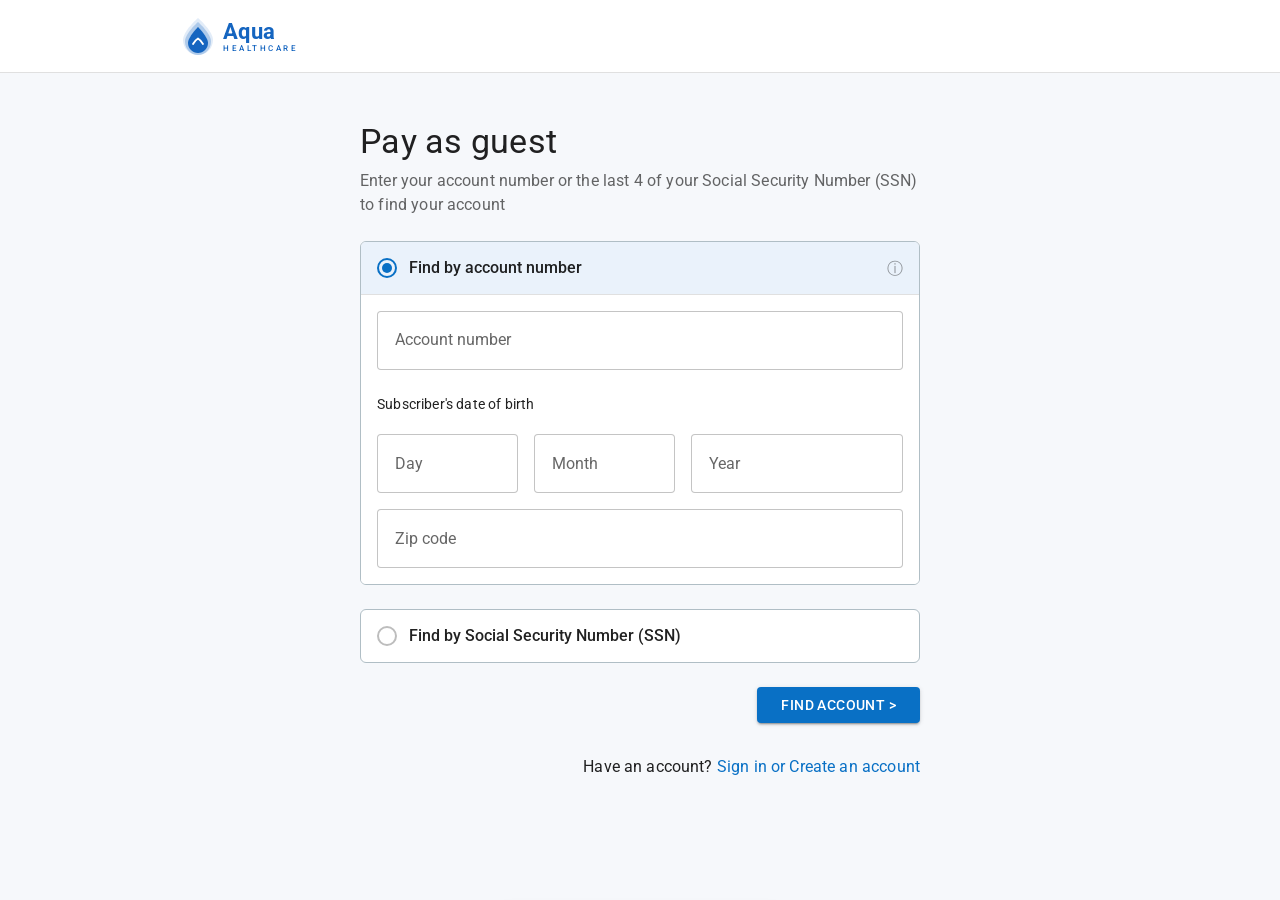
==== index.html @ 60d69fb7 "Add files via upload" ====
<!DOCTYPE html>
<html lang="en">
<head>
  <meta charset="UTF-8" />
  <meta name="viewport" content="width=device-width, initial-scale=1" />
  <title>Aqua Healthcare — Guest Payment</title>
  <link href="https://fonts.googleapis.com/css2?family=Roboto:wght@400;500;700&display=swap" rel="stylesheet" />
  <link href="https://fonts.googleapis.com/icon?family=Material+Icons" rel="stylesheet" />
  <link rel="stylesheet" href="styles.css" />
</head>
<body>

<!-- HEADER -->
<header class="header">
  <div class="logo">
    <svg width="34" height="40" viewBox="0 0 34 40" fill="none">
      <path d="M17 2C17 2 2 15 2 24C2 32.284 8.716 39 17 39C25.284 39 32 32.284 32 24C32 15 17 2 17 2Z" fill="#1565C0" opacity="0.12"/>
      <path d="M17 6C17 6 4 17.5 4 25.5C4 32.956 9.82 39 17 39C24.18 39 30 32.956 30 25.5C30 17.5 17 6 17 6Z" fill="#1565C0" opacity="0.25"/>
      <path d="M17 11C17 11 7 21 7 27C7 32.523 11.477 37 17 37C22.523 37 27 32.523 27 27C27 21 17 11 17 11Z" fill="#1565C0"/>
      <path d="M12 28C13.8 24.5 17 22.5 17 22.5C17 22.5 20.2 24.5 22 28" stroke="white" stroke-width="1.8" stroke-linecap="round"/>
    </svg>
    <div class="logo-text"><span class="aqua">Aqua</span><span class="hc">Healthcare</span></div>
  </div>
</header>

<!-- ══ SCREEN 1 — PAY AS GUEST ══ -->
<div class="screen active" id="s-find">
  <div class="col">
    <div>
      <h1 class="page-title">Pay as guest</h1>
      <p class="page-subtitle">Enter your account number or the last 4 of your Social Security Number (SSN) to find your account</p>
    </div>
    <div class="radio-row selected" id="find-acct-row" onclick="selectFind('acct')">
      <div class="radio-row-header">
        <div class="r-circle"><div class="r-dot"></div></div>
        <span class="r-label">Find by account number</span>
        <span onclick="event.stopPropagation()">
          <span id="info-icon-acct" style="font-size:16px;color:rgba(0,0,0,0.4);cursor:default;margin-left:6px;vertical-align:middle;line-height:1;"
            data-tooltip="Account number can be found on your bill"
            onmouseenter="showHoverTooltip(event,this.dataset.tooltip)"
            onmouseleave="hideHoverTooltip()"
            onmousemove="moveHoverTooltip(event)">ⓘ</span>
        </span>
      </div>
      <div class="radio-expanded open" id="find-acct-fields">
        <div class="mf"><input type="text" id="f-acctnum" placeholder=" " /><label>Account number</label><div class="ferr" id="err-f-acctnum">Account number is required.</div></div>

        <!-- Subscriber's date of birth -->
        <p style="font-size:14px;font-weight:400;line-height:1.43;letter-spacing:0.17px;color:rgba(0,0,0,0.87);margin:8px 0 4px 0;">Subscriber's date of birth</p>
        <div class="frow">
          <div class="mf" style="flex:1;">
            <input type="text" id="f-dob-day" placeholder=" " maxlength="2" inputmode="numeric" />
            <label>Day</label>
            <div class="ferr" id="err-f-dob-day">Required.</div>
          </div>
          <div class="mf" style="flex:1;">
            <input type="text" id="f-dob-month" placeholder=" " maxlength="2" inputmode="numeric" />
            <label>Month</label>
            <div class="ferr" id="err-f-dob-month">Required.</div>
          </div>
          <div class="mf" style="flex:1.5;">
            <input type="text" id="f-dob-year" placeholder=" " maxlength="4" inputmode="numeric" />
            <label>Year</label>
            <div class="ferr" id="err-f-dob-year">Required.</div>
          </div>
        </div>

        <div class="mf"><input type="text" id="f-zip" placeholder=" " maxlength="5" /><label>Zip code</label><div class="ferr" id="err-f-zip">Zip code is required.</div></div>
      </div>
    </div>
    <div class="radio-row" id="find-ssn-row" onclick="selectFind('ssn')">
      <div class="radio-row-header"><div class="r-circle"><div class="r-dot"></div></div><span class="r-label">Find by Social Security Number (SSN)</span></div>
      <div class="radio-expanded" id="find-ssn-fields">
        <div class="mf"><input type="text" id="f-ssn" placeholder=" " maxlength="4" /><label>Last 4 of Social Security Number</label><div class="ferr" id="err-f-ssn">SSN is required.</div></div>
        <div class="mf"><input type="text" id="f-ssn-dob" placeholder=" " /><label>Date of birth</label><div class="ferr" id="err-f-ssn-dob">Date of birth is required.</div></div>
        <div class="mf"><input type="text" id="f-ssn-zip" placeholder=" " maxlength="5" /><label>Zip code</label><div class="ferr" id="err-f-ssn-zip">Zip code is required.</div></div>
      </div>
    </div>
    <div class="nav-row">
      <button class="btn btn-o" style="visibility:hidden">&lt; BACK</button>
      <button class="btn btn-c" onclick="submitFind()">FIND ACCOUNT &gt;</button>
    </div>
    <div style="position:relative;text-align:right;margin-top:8px;">
      <div class="acct-tooltip" id="tooltip-signin">When the member clicks on this button, they will be re-directed to the provider's login screen.</div>
      <span style="font-size:16px;font-weight:400;line-height:1.5;letter-spacing:0.15px;color:rgba(0,0,0,0.87);">Have an account? </span><a href="#"
        data-tooltip="When the member clicks on this button, they will be re-directed to the provider's login screen."
        onclick="showTooltip('tooltip-signin', event); return false;"
        onmouseenter="showHoverTooltip(event, this.dataset.tooltip)"
        onmouseleave="hideHoverTooltip()"
        onmousemove="moveHoverTooltip(event)"
        style="font-size:16px;font-weight:400;line-height:1.5;letter-spacing:0.15px;color:#0970c5;text-decoration:none;">Sign in or Create an account</a>
    </div>
  </div>
</div>

<!-- ══ SCREEN 2 — MAKE A PAYMENT ══ -->
<div class="screen" id="s-payment">
  <div class="col">
    <h1 class="page-title">Make a payment</h1>
    <div class="card">
      <div class="card-body">
        <div class="sum-top"><span style="font-size:16px;font-weight:700;line-height:1.5;letter-spacing:0.15px;color:rgba(0,0,0,0.87);">Total due by 02/25/2026</span><span class="sum-due-amount">$127.50</span></div>
        <div class="sum-row"><span class="sum-rlabel">Subscriber</span><span class="sum-rvalue" id="pay-subscriber">Lily Allen</span></div>
        <div class="sum-row"><span class="sum-rlabel">Account Number</span><span class="sum-rvalue" id="pay-acctnum">192829918</span></div>
      </div>
    </div>
    <div class="section-label">Choose payment amount</div>
    <div class="card" style="padding:0;overflow:hidden;">
      <div class="radio-row" id="amt-total-row" onclick="selectAmount('total')" style="border:none;border-radius:0;border-bottom:1px solid var(--border-card);">
        <div class="radio-row-header"><div class="r-circle"><div class="r-dot"></div></div><span class="r-label">$127.50 (total due)</span></div>
      </div>
      <div class="radio-row" id="amt-custom-row" onclick="selectAmount('custom')" style="border:none;border-radius:0;">
        <div class="radio-row-header"><div class="r-circle"><div class="r-dot"></div></div><span class="r-label">Custom amount</span></div>
        <div class="radio-expanded" id="amt-custom-fields">
          <div class="mf" style="max-width:200px"><input type="text" id="custom-amt" placeholder=" " /><label>Custom amount</label><div class="ferr" id="err-custom-amt">Amount is required.</div></div>
        </div>
      </div>
    </div>
    <div class="section-label">Enter payment details</div>
    <div class="radio-row selected" id="pay-card-row" onclick="selectPayMethod('card')">
      <div class="radio-row-header">
        <div class="r-circle"><div class="r-dot"></div></div>
        <span class="r-label">Debit or Credit Card</span>
        <div class="badge-row"><span class="badge-visa">VISA</span><span class="badge-mc"><span class="mc-l"></span><span class="mc-r"></span></span><span class="badge-more">+5</span></div>
      </div>
      <div class="radio-expanded open" id="card-fields">
        <div class="mf"><input type="text" id="card-num" placeholder=" " maxlength="19" /><label>Card Number</label><div class="ferr" id="err-card-num">Card number is required.</div></div>
        <div class="frow">
          <div class="mf"><input type="text" id="card-exp" placeholder=" " maxlength="5" /><label>Expiration (MM/YY)</label><div class="ferr" id="err-card-exp">Expiration is required.</div></div>
          <div class="mf"><input type="text" id="card-cvv" placeholder=" " maxlength="4" /><label>CVV</label><div class="ferr" id="err-card-cvv">CVV is required.</div></div>
        </div>
        <div class="mf"><input type="text" id="card-name" placeholder=" " /><label>Name on card</label><div class="ferr" id="err-card-name">Name on card is required.</div></div>
      </div>
    </div>
    <div class="radio-row" id="pay-bank-row" onclick="selectPayMethod('bank')">
      <div class="radio-row-header">
        <div class="r-circle"><div class="r-dot"></div></div>
        <span class="r-label">Bank account</span>
        <span class="material-icons bank-mat">account_balance</span>
      </div>
      <div class="radio-expanded" id="bank-fields">
        <p style="font-size:11px;font-weight:500;letter-spacing:1px;text-transform:uppercase;color:var(--text-secondary);margin-bottom:4px;">Bank account</p>
        <div class="mf sel-wrap">
          <select id="bank-type"><option value="" disabled selected>Select</option><option value="Checking">Checking</option><option value="Savings">Savings</option></select>
          <label>Account Type *</label><div class="ferr" id="err-bank-type">Account type is required.</div>
        </div>
        <div class="frow">
          <div class="mf"><input type="text" id="bank-acct-num" placeholder=" " /><label>Account Number</label><div class="ferr" id="err-bank-acct-num">Account number is required.</div></div>
          <div class="mf"><input type="text" id="confirm-acct" placeholder=" " /><label>Confirm Account Number</label><div class="ferr" id="err-confirm-acct">Must match account number.</div></div>
        </div>
        <div class="frow">
          <div class="mf"><input type="text" id="routing-num" placeholder=" " /><label>Routing Number</label><div class="ferr" id="err-routing-num">Routing number is required.</div></div>
          <div class="mf"><input type="text" id="confirm-routing" placeholder=" " /><label>Confirm Routing Number</label><div class="ferr" id="err-confirm-routing">Must match routing number.</div></div>
        </div>
        <p style="font-size:11px;font-weight:500;letter-spacing:1px;text-transform:uppercase;color:var(--text-secondary);margin-top:8px;margin-bottom:4px;">Billing address</p>
        <div class="frow">
          <div class="mf"><input type="text" id="bank-addr1" placeholder=" " /><label>Address 1</label><div class="ferr" id="err-bank-addr1">Address is required.</div></div>
          <div class="mf"><input type="text" id="bank-addr2" placeholder=" " /><label>Address 2</label></div>
        </div>
        <div class="frow">
          <div class="mf" style="flex:2"><input type="text" id="bank-city" placeholder=" " /><label>City</label><div class="ferr" id="err-bank-city">City is required.</div></div>
          <div class="mf sel-wrap" style="flex:1">
            <select id="bank-state">
              <option value="" disabled selected>Select</option>
              <option>AL</option><option>AK</option><option>AZ</option><option>AR</option><option>CA</option><option>CO</option><option>CT</option><option>DE</option><option>FL</option><option>GA</option><option>HI</option><option>ID</option><option>IL</option><option>IN</option><option>IA</option><option>KS</option><option>KY</option><option>LA</option><option>ME</option><option>MD</option><option>MA</option><option>MI</option><option>MN</option><option>MS</option><option>MO</option><option>MT</option><option>NE</option><option>NV</option><option>NH</option><option>NJ</option><option>NM</option><option>NY</option><option>NC</option><option>ND</option><option>OH</option><option>OK</option><option>OR</option><option>PA</option><option>RI</option><option>SC</option><option>SD</option><option>TN</option><option>TX</option><option>UT</option><option>VT</option><option>VA</option><option>WA</option><option>WV</option><option>WI</option><option>WY</option>
            </select>
            <label>State</label><div class="ferr" id="err-bank-state">State is required.</div>
          </div>
          <div class="mf" style="flex:1"><input type="text" id="bank-zip" placeholder=" " maxlength="5" /><label>Zipcode</label><div class="ferr" id="err-bank-zip">Zip code is required.</div></div>
        </div>

        <!-- AutoPay opt-in checkbox -->
        <div style="display:flex;align-items:flex-start;gap:10px;background:#fff;border:1px solid var(--border-card);border-radius:var(--radius-card);padding:14px 16px;margin-top:8px;">
          <input type="checkbox" id="wants-autopay" onchange="S.wantsAutopay = this.checked;" style="margin-top:2px;flex-shrink:0;width:16px;height:16px;accent-color:#0970c5;cursor:pointer;" />
          <label for="wants-autopay" style="cursor:pointer;">
            <p style="font-size:14px;font-weight:500;color:rgba(0,0,0,0.87);margin:0 0 2px 0;">Save for AutoPay</p>
            <p style="font-size:12px;color:rgba(0,0,0,0.6);line-height:1.5;margin:0;">After this payment, you can review and confirm your AutoPay details</p>
          </label>
        </div>

      </div>
    </div>
    <div class="nav-row">
      <button class="btn btn-o" onclick="goTo('s-find')">&lt; BACK</button>
      <button class="btn btn-c" onclick="submitPayment()">REVIEW PAYMENT &gt;</button>
    </div>
  </div>
</div>

<!-- ══ SCREEN 3 — REVIEW PAYMENT ══ -->
<div class="screen" id="s-review">
  <div class="col">
    <div>
      <h1 class="page-title">Review payment</h1>
      <p class="page-subtitle">Confirm your details before submitting.</p>
    </div>
    <div class="card">
      <div class="card-body">

        <!-- TOTAL row -->
        <div style="display:flex;justify-content:space-between;align-items:center;margin-bottom:20px;">
          <span style="font-size:12px;font-weight:400;letter-spacing:1px;text-transform:uppercase;color:#323a41;line-height:2.66;">TOTAL</span>
          <span style="font-size:34px;font-weight:700;letter-spacing:0.25px;color:rgba(0,0,0,0.87);line-height:1.235;" id="rev-amt">$100.00</span>
        </div>
        <hr class="div" style="margin:0 0 20px 0;" />

        <!-- Detail rows -->
        <div class="rev-row"><span class="rev-rlabel">Subscriber</span><span class="rev-rvalue" id="rev-sub">Lily Allen</span></div>
        <div class="rev-row"><span class="rev-rlabel">Account Number</span><span class="rev-rvalue" id="rev-acct">192829918</span></div>
        <div class="rev-row"><span class="rev-rlabel">Payment method</span><span class="rev-rvalue" id="rev-method">Checking ****4242</span></div>

        <!-- Centered EDIT link -->
        <div style="text-align:center;margin-top:20px;">
          <button onclick="goTo('s-payment');clearPayFields();" style="background:none;border:none;cursor:pointer;color:#0970c5;font-size:14px;font-weight:500;font-family:var(--font);letter-spacing:0.4px;display:inline-flex;align-items:center;gap:4px;padding:0;text-transform:uppercase;">
            <span class="material-icons" style="font-size:16px;">edit</span> EDIT
          </button>
        </div>

      </div>
    </div>
    <div class="nav-row">
      <button class="btn btn-o" onclick="goTo('s-payment');clearPayFields();">&lt; BACK</button>
      <button class="btn btn-c" onclick="submitReview()">MAKE PAYMENT <span class="material-icons" style="font-size:18px;line-height:1;">lock</span></button>
    </div>
  </div>
</div>

<!-- ══ SCREEN 4 — PAYMENT SUCCESS ══ -->
<div class="screen" id="s-success">
  <div class="col">

    <!-- CARD 1 — Payment confirmation -->
    <div style="background:#fff;border:1px solid #b0bec5;border-radius:6px;overflow:hidden;border-top:8px solid #388e3c;">
      <div style="padding:32px;">

        <!-- Header: check + title + conf + date -->
        <div style="text-align:center;display:flex;flex-direction:column;align-items:center;gap:8px;margin-bottom:32px;">
          <div style="width:46px;height:46px;background:#388e3c;border-radius:50%;display:flex;align-items:center;justify-content:center;flex-shrink:0;">
            <svg width="26" height="26" viewBox="0 0 24 24" fill="white"><path d="M9 16.17L4.83 12l-1.42 1.41L9 19 21 7l-1.41-1.41z"/></svg>
          </div>
          <p style="font-size:24px;font-weight:400;line-height:1.333;letter-spacing:0.25px;color:rgba(0,0,0,0.87);margin:0;">Payment Successful</p>
          <p style="font-size:16px;font-weight:400;line-height:1.5;letter-spacing:0.15px;color:rgba(0,0,0,0.87);margin:0;">Confirmation <strong id="suc-conf-num"># PMF-3928-2938</strong></p>
          <p style="font-size:16px;font-weight:400;line-height:1.5;letter-spacing:0.15px;color:rgba(0,0,0,0.6);margin:0;" id="suc-date">April 2, 2026 at 2:34PM</p>
        </div>

        <!-- TOTAL row -->
        <hr style="border:none;border-top:1px solid rgba(0,0,0,0.12);margin:0 0 24px 0;" />
        <div style="display:flex;justify-content:space-between;align-items:center;margin-bottom:16px;">
          <span style="font-size:12px;font-weight:400;letter-spacing:1px;text-transform:uppercase;color:#323a41;line-height:2.66;">TOTAL</span>
          <span style="font-size:34px;font-weight:700;letter-spacing:0.25px;color:rgba(0,0,0,0.87);line-height:1.235;" id="suc-amt">$100.00</span>
        </div>
        <hr style="border:none;border-top:1px solid rgba(0,0,0,0.12);margin:0 0 16px 0;" />

        <!-- Detail rows -->
        <div style="display:flex;justify-content:space-between;align-items:center;padding:4px 0;">
          <span style="font-size:12px;color:#323a41;letter-spacing:0.15px;">Subscriber</span>
          <span style="font-size:14px;color:rgba(0,0,0,0.87);letter-spacing:0.17px;" id="suc-sub">Lily Allen</span>
        </div>
        <div style="display:flex;justify-content:space-between;align-items:center;padding:4px 0;">
          <span style="font-size:12px;color:#323a41;letter-spacing:0.15px;">Account Number</span>
          <span style="font-size:14px;color:rgba(0,0,0,0.87);letter-spacing:0.17px;" id="suc-acct">192829918</span>
        </div>
        <div style="display:flex;justify-content:space-between;align-items:center;padding:4px 0;">
          <span style="font-size:12px;color:#323a41;letter-spacing:0.15px;">Payment method</span>
          <span style="font-size:14px;color:rgba(0,0,0,0.87);letter-spacing:0.17px;" id="suc-method">Checking ********7890</span>
        </div>

        <!-- Email receipt section -->
        <hr style="border:none;border-top:1px solid rgba(0,0,0,0.12);margin:24px 0;" />
        <div style="display:flex;flex-direction:column;gap:16px;">
          <div>
            <p style="font-size:20px;font-weight:500;line-height:1.6;letter-spacing:0.15px;color:rgba(0,0,0,0.87);margin:0 0 4px 0;">Email your receipt</p>
            <p style="font-size:14px;font-weight:400;line-height:1.43;letter-spacing:0.17px;color:rgba(0,0,0,0.6);margin:0;">We'll send your payment confirmation to your inbox.</p>
          </div>
          <div class="mf">
            <input type="email" id="receipt-email" placeholder=" " />
            <label>Enter email</label>
            <div class="ferr" id="err-receipt">A valid email is required.</div>
          </div>
          <button onclick="sendReceipt()" style="width:100%;height:36px;background:transparent;border:1px solid #0970c5;border-radius:4px;color:#0970c5;font-family:var(--font);font-size:14px;font-weight:500;letter-spacing:0.4px;text-transform:uppercase;cursor:pointer;">
            SEND RECEIPT
          </button>
        </div>

      </div>
    </div>

    <!-- CARD 2 — Complete AutoPay Setup (bank users only) -->
    <div id="suc-autopay-card" style="display:none;background:#fff;border:1px solid #b0bec5;border-radius:6px;overflow:hidden;">
      <div style="padding:32px;">

        <!-- Centered header -->
        <div style="text-align:center;margin-bottom:32px;">
          <p style="font-size:24px;font-weight:400;line-height:1.333;letter-spacing:0.25px;color:rgba(0,0,0,0.87);margin:0 0 8px 0;">Complete AutoPay Setup</p>
          <p style="font-size:16px;font-weight:400;line-height:1.5;letter-spacing:0.15px;color:rgba(0,0,0,0.87);margin:0;">Have your payment withdrawn automatically each month</p>
        </div>

        <!-- Summary heading -->
        <p style="font-size:20px;font-weight:700;line-height:1.6;letter-spacing:0.15px;color:rgba(0,0,0,0.87);margin:0 0 16px 0;">Summary</p>

        <!-- Summary rows -->
        <div style="display:flex;justify-content:space-between;align-items:center;padding:8px 0;border-bottom:1px solid rgba(0,0,0,0.12);">
          <span style="font-size:12px;color:rgba(0,0,0,0.6);letter-spacing:0.15px;">Estimated monthly premium</span>
          <span style="display:flex;align-items:center;gap:6px;font-size:20px;font-weight:700;color:rgba(0,0,0,0.87);" id="ap-sum-premium">$127.50
            <span style="position:relative;display:inline-flex;align-items:center;">
              <span class="material-icons" style="font-size:18px;color:#0970c5;cursor:default;"
                data-tooltip="Amount may vary if your plan changes or a partial payment is made. You'll be notified of any updates."
                onmouseenter="showHoverTooltip(event,this.dataset.tooltip)"
                onmouseleave="hideHoverTooltip()"
                onmousemove="moveHoverTooltip(event)">help_outline</span>
            </span>
          </span>
        </div>
        <div style="display:flex;justify-content:space-between;align-items:center;padding:8px 0;border-bottom:1px solid rgba(0,0,0,0.12);">
          <span style="font-size:12px;color:rgba(0,0,0,0.6);letter-spacing:0.15px;">Pay to</span>
          <span style="font-size:20px;font-weight:400;color:rgba(0,0,0,0.87);">Avera</span>
        </div>
        <div style="display:flex;justify-content:space-between;align-items:center;padding:8px 0;border-bottom:1px solid rgba(0,0,0,0.12);">
          <span style="font-size:12px;color:rgba(0,0,0,0.6);letter-spacing:0.15px;">Payment method</span>
          <span style="font-size:16px;font-weight:700;color:rgba(0,0,0,0.87);" id="ap-sum-method">Checking ********7890</span>
        </div>
        <div style="display:flex;justify-content:space-between;align-items:center;padding:8px 0;border-bottom:1px solid rgba(0,0,0,0.12);">
          <span style="font-size:12px;color:rgba(0,0,0,0.6);letter-spacing:0.15px;">Payment date</span>
          <span style="font-size:16px;font-weight:700;color:rgba(0,0,0,0.87);" id="ap-sum-paydate">—</span>
        </div>
        <div style="display:flex;justify-content:space-between;align-items:center;padding:8px 0;margin-bottom:24px;">
          <span style="font-size:12px;color:rgba(0,0,0,0.6);letter-spacing:0.15px;">First scheduled payment</span>
          <span style="font-size:16px;font-weight:700;color:rgba(0,0,0,0.87);" id="ap-sum-firstpay">—</span>
        </div>

        <!-- Payment Date dropdown -->
        <div class="mf sel-wrap" style="margin-bottom:16px;">
          <select id="ap-pay-day" onchange="updateFirstPayDate()">
            <option value="" disabled selected>Select day</option>
          </select>
          <label>Payment Date</label>
          <div class="ferr" id="err-ap-pay-day">Please select a payment date.</div>
        </div>

        <!-- Email optional -->
        <div class="mf" style="margin-bottom:16px;">
          <input type="email" id="ap-email" placeholder=" " />
          <label>Email (optional)</label>
        </div>

        <!-- ACH checkbox + legal -->
        <div style="display:flex;align-items:flex-start;gap:10px;margin-bottom:24px;">
          <input type="checkbox" id="ap-auth-check" style="margin-top:3px;flex-shrink:0;width:16px;height:16px;accent-color:#0970c5;cursor:pointer;" />
          <label for="ap-auth-check" style="font-size:12px;color:rgba(0,0,0,0.6);line-height:1.5;letter-spacing:0.4px;cursor:pointer;">
          I agree to the autopay draft date and amount. Payment will be automatically withdrawn from your account on the scheduled date. You can cancel anytime.
          </label>
        </div>

        <!-- SETUP AUTOPAY button -->
        <button onclick="confirmAutopay()" style="width:100%;height:36px;background:#0970c5;border:none;border-radius:4px;color:#fff;font-family:var(--font);font-size:14px;font-weight:500;letter-spacing:0.4px;text-transform:uppercase;cursor:pointer;box-shadow:0px 1px 5px rgba(0,0,0,0.12),0px 2px 2px rgba(0,0,0,0.14),0px 3px 1px -2px rgba(0,0,0,0.20);display:flex;align-items:center;justify-content:center;gap:6px;">
          SETUP AUTOPAY <span class="material-icons" style="font-size:16px;">chevron_right</span>
        </button>

      </div>
    </div>

    <!-- CARD 3 — Next steps -->
    <div style="background:#fff;border:1px solid #b0bec5;border-radius:6px;overflow:hidden;" id="suc-next-card">
      <div style="padding:20px 32px 0 32px;">
        <p style="font-size:12px;font-weight:400;letter-spacing:1px;text-transform:uppercase;line-height:2.66;color:rgba(0,0,0,0.87);">NEXT STEPS</p>
      </div>
      <div style="padding:16px 32px 24px 32px;">
        <p style="font-size:20px;font-weight:500;line-height:1.6;letter-spacing:0.15px;color:rgba(0,0,0,0.87);margin:0 0 4px 0;">Create an account</p>
        <p style="font-size:14px;font-weight:400;line-height:1.43;letter-spacing:0.17px;color:rgba(0,0,0,0.6);margin:0 0 14px 0;" id="suc-next-body">Save your info to pay faster, manage invoices, and go paperless.</p>
        <div class="acct-tooltip-wrap">
          <div class="acct-tooltip" id="tooltip-suc">When the member clicks on this button, they will be re-directed to the provider's login screen.</div>
          <button onclick="showTooltip('tooltip-suc', event)" style="width:100%;height:36px;background:transparent;border:1px solid #0970c5;border-radius:4px;color:#0970c5;font-family:var(--font);font-size:14px;font-weight:500;letter-spacing:0.4px;text-transform:uppercase;cursor:pointer;">
            CREATE AN ACCOUNT
          </button>
        </div>
      </div>
    </div>

  </div>
</div>

<!-- ══ SCREEN 5 — ENROLLED IN AUTOPAY ══ -->
<div class="screen" id="s-enrolled">
  <div class="col">

    <!-- CARD 1 — Payment successful -->
    <div style="background:#fff;border:1px solid #b0bec5;border-radius:6px;overflow:hidden;border-top:8px solid #388e3c;">
      <div style="padding:32px;display:flex;flex-direction:column;gap:32px;">

        <!-- Header -->
        <div style="text-align:center;display:flex;flex-direction:column;align-items:center;gap:8px;">
          <div style="width:46px;height:47px;background:#388e3c;border-radius:50%;display:flex;align-items:center;justify-content:center;">
            <svg width="26" height="26" viewBox="0 0 24 24" fill="white"><path d="M9 16.17L4.83 12l-1.42 1.41L9 19 21 7l-1.41-1.41z"/></svg>
          </div>
          <p style="font-size:24px;font-weight:400;line-height:1.333;letter-spacing:0;color:rgba(0,0,0,0.87);margin:0;">Payment successful</p>
          <p style="font-size:16px;font-weight:400;line-height:1.5;letter-spacing:0.15px;color:rgba(0,0,0,0.87);margin:0;">Confirmation <strong id="enr-conf-num"># PMF-3928-2938</strong></p>
          <p style="font-size:16px;font-weight:400;line-height:1.5;letter-spacing:0.15px;color:rgba(0,0,0,0.6);margin:0;" id="enr-date">April 2, 2026 at 2:34PM</p>
        </div>

        <!-- Payment total inner block -->
        <div style="border:1px solid #b0bec5;border-radius:6px;padding:20px;">
          <div style="display:flex;justify-content:space-between;align-items:center;margin-bottom:14px;">
            <span style="font-size:12px;font-weight:400;letter-spacing:1px;text-transform:uppercase;color:#323a41;line-height:2.66;">TOTAL</span>
            <span style="font-size:34px;font-weight:700;letter-spacing:0.25px;color:rgba(0,0,0,0.87);line-height:1.235;" id="enr-amt">$100.00</span>
          </div>
          <hr style="border:none;border-top:1px solid rgba(0,0,0,0.12);margin:0 0 12px 0;" />
          <div style="display:flex;justify-content:space-between;padding:3px 0;"><span style="font-size:12px;color:#323a41;letter-spacing:0.15px;line-height:12px;">Subscriber</span><span style="font-size:14px;color:rgba(0,0,0,0.87);letter-spacing:0.17px;line-height:1.43;" id="enr-sub">Lily Allen</span></div>
          <div style="display:flex;justify-content:space-between;padding:3px 0;"><span style="font-size:12px;color:#323a41;letter-spacing:0.15px;line-height:12px;">Account Number</span><span style="font-size:14px;color:rgba(0,0,0,0.87);letter-spacing:0.17px;line-height:1.43;" id="enr-acct">192829918</span></div>
          <div style="display:flex;justify-content:space-between;padding:3px 0;"><span style="font-size:12px;color:#323a41;letter-spacing:0.15px;line-height:12px;">Payment method</span><span style="font-size:14px;color:rgba(0,0,0,0.87);letter-spacing:0.17px;line-height:1.43;" id="enr-method">Checking ********7890</span></div>
        </div>

      </div>
    </div>

    <!-- CARD 2 — Enrolled in AutoPay -->
    <div style="background:#fff;border:1px solid #b0bec5;border-radius:6px;overflow:hidden;border-top:8px solid #388e3c;">
      <div style="padding:32px;display:flex;flex-direction:column;gap:32px;">

        <!-- Header -->
        <div style="text-align:center;display:flex;flex-direction:column;align-items:center;gap:8px;">
          <div style="width:46px;height:47px;background:#388e3c;border-radius:50%;display:flex;align-items:center;justify-content:center;">
            <svg width="26" height="26" viewBox="0 0 24 24" fill="white"><path d="M9 16.17L4.83 12l-1.42 1.41L9 19 21 7l-1.41-1.41z"/></svg>
          </div>
          <p style="font-size:24px;font-weight:400;line-height:1.333;letter-spacing:0;color:rgba(0,0,0,0.87);margin:0;">Enrolled in AutoPay</p>
        </div>

        <!-- AutoPay summary inner block -->
        <div style="border:1px solid #b0bec5;border-radius:6px;padding:20px;">
          <div style="display:flex;justify-content:space-between;align-items:center;margin-bottom:14px;">
            <span style="font-size:12px;font-weight:400;letter-spacing:1px;text-transform:uppercase;color:#323a41;line-height:2.66;">ESTIMATED MONTHLY PAYMENT</span>
            <span style="font-size:34px;font-weight:700;letter-spacing:0.25px;color:rgba(0,0,0,0.87);line-height:1.235;">$127.50</span>
          </div>
          <hr style="border:none;border-top:1px solid rgba(0,0,0,0.12);margin:0 0 12px 0;" />
          <div style="display:flex;justify-content:space-between;padding:3px 0;"><span style="font-size:12px;color:#323a41;letter-spacing:0.15px;line-height:12px;">Pay to</span><span style="font-size:14px;color:rgba(0,0,0,0.87);letter-spacing:0.17px;line-height:1.43;">Aqua Healthcare</span></div>
          <div style="display:flex;justify-content:space-between;padding:3px 0;"><span style="font-size:12px;color:#323a41;letter-spacing:0.15px;line-height:12px;">Payment method</span><span style="font-size:14px;color:rgba(0,0,0,0.87);letter-spacing:0.17px;line-height:1.43;" id="enr-ap-method">Checking ****4242</span></div>
          <div style="display:flex;justify-content:space-between;padding:3px 0;"><span style="font-size:12px;color:#323a41;letter-spacing:0.15px;line-height:12px;">Payment date</span><span style="font-size:14px;color:rgba(0,0,0,0.87);letter-spacing:0.17px;line-height:1.43;" id="enr-ap-paydate">—</span></div>
          <div style="display:flex;justify-content:space-between;padding:3px 0;"><span style="font-size:12px;color:#323a41;letter-spacing:0.15px;line-height:12px;">First scheduled payment</span><span style="font-size:14px;color:rgba(0,0,0,0.87);letter-spacing:0.17px;line-height:1.43;" id="enr-ap-nextpay">5/15/2026</span></div>
          <div style="display:flex;justify-content:space-between;padding:3px 0;"><span style="font-size:12px;color:#323a41;letter-spacing:0.15px;line-height:12px;">Email</span><span style="font-size:14px;color:rgba(0,0,0,0.87);letter-spacing:0.17px;line-height:1.43;" id="enr-ap-email">—</span></div>
        </div>

        <!-- Cancel AutoPay link -->
        <div style="text-align:center;">
          <button onclick="goTo('s-success')" style="background:none;border:none;color:#0970c5;font-family:var(--font);font-size:14px;font-weight:400;letter-spacing:0.15px;cursor:pointer;text-decoration:none;">Cancel AutoPay</button>
        </div>

      </div>
    </div>

    <!-- CARD 3 — Next steps -->
    <div style="background:#fff;border:1px solid #b0bec5;border-radius:6px;overflow:hidden;">
      <div style="padding:20px 32px 0 32px;">
        <p style="font-size:12px;font-weight:400;letter-spacing:1px;text-transform:uppercase;line-height:2.66;color:#000;">NEXT STEPS</p>
      </div>
      <div style="padding:12px 32px 24px 32px;">
        <p style="font-size:20px;font-weight:500;line-height:1.6;letter-spacing:0.15px;color:rgba(0,0,0,0.87);margin:0 0 4px 0;">Create an account</p>
        <p style="font-size:14px;font-weight:400;line-height:1.43;letter-spacing:0.17px;color:rgba(0,0,0,0.6);margin:0 0 14px 0;">View payment history, manage AutoPay, and go paperless.</p>
        <div class="acct-tooltip-wrap">
          <div class="acct-tooltip" id="tooltip-enr">When the member clicks on this button, they will be re-directed to the provider's login screen.</div>
          <button onclick="showTooltip('tooltip-enr', event)" style="width:100%;height:36px;background:transparent;border:1px solid #0970c5;border-radius:4px;color:#0970c5;font-family:var(--font);font-size:14px;font-weight:500;letter-spacing:0.4px;text-transform:uppercase;cursor:pointer;">
            CREATE AN ACCOUNT
          </button>
        </div>
      </div>
    </div>

  </div>
</div>

<!-- ══ SCREEN 6 — CREATE ACCOUNT ══ -->
<div class="screen" id="s-account">
  <div class="col">
    <div>
      <h1 class="page-title">Create an account</h1>
      <p class="page-subtitle">Save your payment info, view billing history, manage invoices, and go paperless.</p>
    </div>
    <div class="card">
      <div class="card-body" style="display:flex;flex-direction:column;gap:16px">
        <div class="frow">
          <div class="mf"><input type="text" id="a-first" placeholder=" " /><label>First name *</label><div class="ferr" id="err-a-first">First name is required.</div></div>
          <div class="mf"><input type="text" id="a-last" placeholder=" " /><label>Last name *</label><div class="ferr" id="err-a-last">Last name is required.</div></div>
        </div>
        <div class="mf"><input type="email" id="a-email" placeholder=" " /><label>Email address *</label><div class="ferr" id="err-a-email">A valid email is required.</div></div>
        <div class="mf"><input type="password" id="a-pw" placeholder=" " /><label>Create password *</label><div class="ferr" id="err-a-pw">Password is required.</div></div>
        <div class="mf"><input type="password" id="a-pw2" placeholder=" " /><label>Confirm password *</label><div class="ferr" id="err-a-pw2">Passwords must match.</div></div>
      </div>
    </div>
    <div class="nav-row">
      <button class="btn btn-o" onclick="history.back()">&lt; BACK</button>
      <button class="btn btn-c" onclick="submitAccount()">CREATE ACCOUNT</button>
    </div>
  </div>
</div>

<!-- Global hover tooltip — fixed position, always on top -->
<div id="hover-tooltip" style="display:none;position:fixed;background:rgba(50,50,50,0.92);color:#fff;font-size:12px;font-weight:400;line-height:1.5;padding:8px 12px;border-radius:4px;max-width:260px;text-align:center;box-shadow:0 2px 8px rgba(0,0,0,0.2);pointer-events:none;z-index:99999;white-space:normal;transform:translateX(-50%) translateY(-100%) translateY(-8px);"></div>

<!-- SNACKBAR -->
<div class="snackbar" id="snackbar">
  <div class="snackbar-icon"><svg viewBox="0 0 14 14" fill="none"><path d="M2 7L5.5 10.5L12 3.5" stroke="#2e7d2e" stroke-width="2" stroke-linecap="round" stroke-linejoin="round"/></svg></div>
  <span class="snackbar-text">Receipt sent</span>
  <button class="snackbar-close" onclick="document.getElementById('snackbar').classList.remove('show')">&#x2715;</button>
</div>
<script src="main.js"></script>
</body>
</html>
---- styles.css ----
*, *::before, *::after { box-sizing: border-box; margin: 0; padding: 0; }
    :root {
      --primary: #0970c5; --primary-dark: #0757a0; --bg: #f6f8fb; --white: #ffffff;
      --border-card: #b0bec5; --border-input: rgba(0,0,0,0.23);
      --text-primary: rgba(0,0,0,0.87); --text-secondary: rgba(0,0,0,0.6);
      --text-label: #323a41; --divider: rgba(0,0,0,0.12); --error: #d32f2f;
      --success-green: #388e3c; --success-bg: #e8f5e9;
      --shadow-btn: 0px 1px 5px rgba(0,0,0,0.12),0px 2px 2px rgba(0,0,0,0.14),0px 3px 1px -2px rgba(0,0,0,0.20);
      --radius-card: 6px; --radius-btn: 4px; --font: 'Roboto', sans-serif;
    }
    body { font-family: var(--font); background: var(--bg); color: var(--text-primary); min-height: 100vh; overflow-x: hidden; }
    .header { background: var(--white); height: 73px; border-bottom: 1px solid var(--divider); display: flex; align-items: center; padding: 0 181px; position: sticky; top: 0; z-index: 100; }
    .logo { display: flex; align-items: center; gap: 8px; }
    .logo-text .aqua { font-size: 22px; font-weight: 700; color: #1565C0; display: block; letter-spacing: 0.3px; }
    .logo-text .hc { font-size: 8px; font-weight: 500; color: #1565C0; display: block; letter-spacing: 2.5px; text-transform: uppercase; }
    .screen { display: none; padding: 48px 24px 80px; min-height: calc(100vh - 73px); }
    .screen.active { display: block; }
    .col { width: 560px; margin: 0 auto; display: flex; flex-direction: column; gap: 24px; }
    .page-title { font-size: 34px; font-weight: 400; line-height: 1.235; letter-spacing: 0.25px; color: var(--text-primary); }
    .page-subtitle { font-size: 16px; line-height: 1.5; letter-spacing: 0.15px; color: var(--text-secondary); margin-top: 6px; }
    .section-label { font-size: 20px; font-weight: 500; line-height: 1.6; letter-spacing: 0.15px; color: var(--text-primary); }
    .card { background: var(--white); border: 1px solid var(--border-card); border-radius: var(--radius-card); overflow: hidden; }
    .card-body { padding: 24px; }
    .radio-row { background: var(--white); border: 1px solid var(--border-card); border-radius: var(--radius-card); overflow: hidden; cursor: pointer; }
    .radio-row-header { display: flex; align-items: center; gap: 12px; padding: 14px 16px; transition: background 0.15s; }
    .radio-row.selected .radio-row-header { background: #EAF2FB; }
    .radio-row:hover:not(.selected) .radio-row-header { background: #fafafa; }
    .r-circle { width: 20px; height: 20px; border-radius: 50%; border: 2px solid #bdbdbd; flex-shrink: 0; display: flex; align-items: center; justify-content: center; transition: border-color 0.15s; }
    .radio-row.selected .r-circle { border-color: var(--primary); }
    .r-dot { width: 10px; height: 10px; border-radius: 50%; background: var(--primary); opacity: 0; transition: opacity 0.15s; }
    .radio-row.selected .r-dot { opacity: 1; }
    .r-label { font-size: 16px; line-height: 1.5; font-weight: 500; color: var(--text-primary); flex: 1; }
    .radio-expanded { display: none; flex-direction: column; gap: 16px; padding: 16px; background: var(--white); border-top: 1px solid var(--divider); }
    .radio-expanded.open { display: flex; }
    .badge-row { display: flex; align-items: center; gap: 6px; }
    .badge-visa { font-size: 10px; font-weight: 700; color: #1a1f71; border: 1px solid #e0e0e0; border-radius: 3px; padding: 2px 5px; }
    .badge-mc { position: relative; width: 30px; height: 20px; display: inline-flex; align-items: center; border: 1px solid #e0e0e0; border-radius: 3px; }
    .mc-l { position: absolute; left: 3px; width: 12px; height: 12px; border-radius: 50%; background: #eb001b; top: 50%; transform: translateY(-50%); }
    .mc-r { position: absolute; right: 3px; width: 12px; height: 12px; border-radius: 50%; background: #f79e1b; top: 50%; transform: translateY(-50%); }
    .badge-more { font-size: 10px; color: #757575; background: #f5f5f5; border-radius: 3px; padding: 2px 5px; }
    .bank-mat { color: #616161; font-size: 22px; }
    .mf { position: relative; width: 100%; }
    .mf input, .mf select { width: 100%; padding: 16.5px 14px; font-size: 16px; font-family: var(--font); line-height: 1.5; color: var(--text-primary); border: 1px solid var(--border-input); border-radius: var(--radius-btn); outline: none; background: var(--white); appearance: none; transition: border 0.15s; }
    .mf input:focus, .mf select:focus { border: 2px solid var(--primary); padding: 15.5px 13px; }
    .mf label { position: absolute; left: 14px; top: 50%; transform: translateY(-50%); font-size: 16px; color: var(--text-secondary); pointer-events: none; transition: all 0.15s; background: var(--white); padding: 0 4px; line-height: 1; }
    .mf input:focus + label, .mf input:not(:placeholder-shown) + label, .mf select:focus + label, .mf select.has-val + label { top: 0; font-size: 12px; color: var(--primary); transform: none; }
    .mf input.err { border: 2px solid var(--error); padding: 15.5px 13px; }
    .mf input.err + label, .mf select.err + label { color: var(--error); }
    .mf .ferr { font-size: 12px; color: var(--error); margin-top: 4px; display: none; letter-spacing: 0.4px; line-height: 1.5; padding: 0; vertical-align: baseline; }
    .mf .ferr.show { display: block; }
    .sel-wrap { position: relative; }
    .sel-wrap::after { content: '▾'; position: absolute; right: 14px; top: 50%; transform: translateY(-50%); color: var(--text-secondary); font-size: 13px; pointer-events: none; }
    .frow { display: flex; gap: 16px; }
    .frow .mf { flex: 1; }
    .sum-top { display: flex; justify-content: space-between; align-items: center; padding-bottom: 16px; border-bottom: 1px solid var(--divider); margin-bottom: 12px; }
    .sum-due-label { font-size: 14px; color: var(--text-secondary); }
    .sum-due-amount { font-size: 20px; font-weight: 700; color: var(--text-primary); }
    .sum-row { display: flex; justify-content: space-between; padding: 3px 0; }
    .sum-rlabel { font-size: 12px; color: var(--text-label); }
    .sum-rvalue { font-size: 14px; color: var(--text-primary); }
    .rev-row { display: flex; justify-content: space-between; padding: 3px 0; }
    .rev-rlabel { font-size: 12px; color: var(--text-label); }
    .rev-rvalue { font-size: 14px; color: var(--text-primary); font-weight: 500; }
    .btn { font-family: var(--font); font-size: 14px; font-weight: 500; letter-spacing: 0.4px; text-transform: uppercase; border-radius: var(--radius-btn); padding: 6px 24px; min-height: 36px; cursor: pointer; border: none; display: inline-flex; align-items: center; justify-content: center; gap: 6px; transition: background 0.15s, box-shadow 0.15s; white-space: nowrap; }
    .btn-c { background: var(--primary); color: #fff; box-shadow: var(--shadow-btn); }
    .btn-c:hover { background: var(--primary-dark); }
    .btn-o { background: transparent; color: var(--primary); border: 1px solid var(--primary); }
    .btn-o:hover { background: rgba(9,112,197,0.04); }
    .btn-fw { width: 100%; }
    .btn-text { background: none; border: none; color: var(--primary); font-family: var(--font); font-size: 14px; font-weight: 500; cursor: pointer; padding: 8px 0; text-align: center; width: 100%; }
    .btn-text:hover { text-decoration: underline; }
    .nav-row { display: flex; justify-content: space-between; align-items: center; }
    /* success */
    .success-center { text-align: center; display: flex; flex-direction: column; align-items: center; gap: 8px; margin-bottom: 28px; }
    .check-circle { width: 32px; height: 32px; background: var(--success-green); border-radius: 50%; display: flex; align-items: center; justify-content: center; }
    .check-circle svg { width: 18px; height: 18px; }
    .suc-title { font-size: 34px; font-weight: 400; line-height: 1.235; letter-spacing: 0.25px; color: var(--text-primary); }
    .suc-conf { font-size: 16px; line-height: 1.5; color: var(--text-primary); }
    .suc-conf strong { font-weight: 700; }
    .suc-date { font-size: 16px; line-height: 1.5; color: var(--text-secondary); }
    .pay-det-row { display: flex; justify-content: space-between; padding: 3px 0; }
    .pay-det-lbl { font-size: 12px; color: var(--text-label); }
    .pay-det-val { font-size: 14px; color: var(--text-primary); }
    hr.div { border: none; border-top: 1px solid var(--divider); }
    /* inner summary block */
    .inner-block { border: 1px solid var(--border-card); border-radius: var(--radius-card); padding: 20px; margin-bottom: 16px; }
    .inner-block:last-child { margin-bottom: 0; }
    .inner-label { font-size: 11px; font-weight: 500; letter-spacing: 1px; text-transform: uppercase; color: var(--text-secondary); margin-bottom: 6px; }
    .inner-amount { font-size: 28px; font-weight: 700; color: var(--text-primary); margin-bottom: 2px; }
    .inner-sub { font-size: 13px; color: var(--text-secondary); margin-bottom: 14px; }
    /* next steps */
    .nxt-label { font-size: 12px; font-weight: 400; letter-spacing: 1px; text-transform: uppercase; color: var(--text-primary); padding: 20px 24px 0; }
    .nxt-section { padding: 16px 24px; }
    .nxt-section:not(:last-child) { border-bottom: 1px solid var(--divider); }
    .nxt-title { font-size: 20px; font-weight: 500; color: var(--text-primary); line-height: 1.6; }
    .nxt-body { font-size: 14px; color: var(--text-secondary); line-height: 1.43; margin: 4px 0 14px; }
    /* autopay setup card */
    .ap-setup-header { background: var(--success-green); color: #fff; padding: 20px 24px 16px; }
    .ap-setup-header-title { font-size: 20px; font-weight: 500; margin-bottom: 4px; }
    .ap-setup-header-sub { font-size: 14px; opacity: 0.9; }
    /* enrolled banner */
    .enrolled-banner { background: var(--success-green); border-radius: var(--radius-card); padding: 20px; margin-bottom: 0; }
    .enrolled-banner-label { font-size: 11px; font-weight: 500; letter-spacing: 1px; text-transform: uppercase; color: rgba(255,255,255,0.8); margin-bottom: 6px; }
    .enrolled-banner-title { font-size: 20px; font-weight: 500; color: #fff; margin-bottom: 16px; }
    .enrolled-row { display: flex; justify-content: space-between; padding: 3px 0; }
    .enrolled-lbl { font-size: 12px; color: rgba(255,255,255,0.75); }
    .enrolled-val { font-size: 14px; color: #fff; font-weight: 500; }
    /* snackbar */
    .snackbar { position: fixed; bottom: 24px; left: 50%; transform: translateX(-50%) translateY(80px); background: #f0f7f0; color: #1e4d1e; border: 1px solid #a8d5a8; border-radius: 8px; padding: 14px 20px; font-size: 15px; font-weight: 500; font-family: var(--font); box-shadow: 0 2px 8px rgba(0,0,0,0.10); z-index: 9999; transition: transform 0.25s cubic-bezier(0.4,0,0.2,1); white-space: nowrap; display: flex; align-items: center; gap: 12px; min-width: 280px; }
    .snackbar.show { transform: translateX(-50%) translateY(0); }
    .snackbar-icon { width: 22px; height: 22px; border: 2px solid #2e7d2e; border-radius: 50%; display: flex; align-items: center; justify-content: center; flex-shrink: 0; }
    .snackbar-icon svg { width: 13px; height: 13px; }
    .snackbar-text { flex: 1; }
    .snackbar-close { background: none; border: none; cursor: pointer; color: #1e4d1e; font-size: 18px; line-height: 1; padding: 0 0 0 8px; opacity: 0.7; }
    .snackbar-close:hover { opacity: 1; }
    /* tooltip */
    .acct-tooltip-wrap { position: relative; width: 100%; }
    .acct-tooltip {
      display: none; position: absolute; bottom: calc(100% + 8px); left: 50%;
      transform: translateX(-50%);
      background: rgba(50,50,50,0.92); color: #fff;
      font-size: 12px; font-weight: 400; line-height: 1.5;
      padding: 8px 12px; border-radius: 4px;
      max-width: 280px; width: max-content;
      text-align: center; box-shadow: 0 2px 8px rgba(0,0,0,0.2);
      pointer-events: none; z-index: 999;
    }
    .acct-tooltip.visible { display: block; }
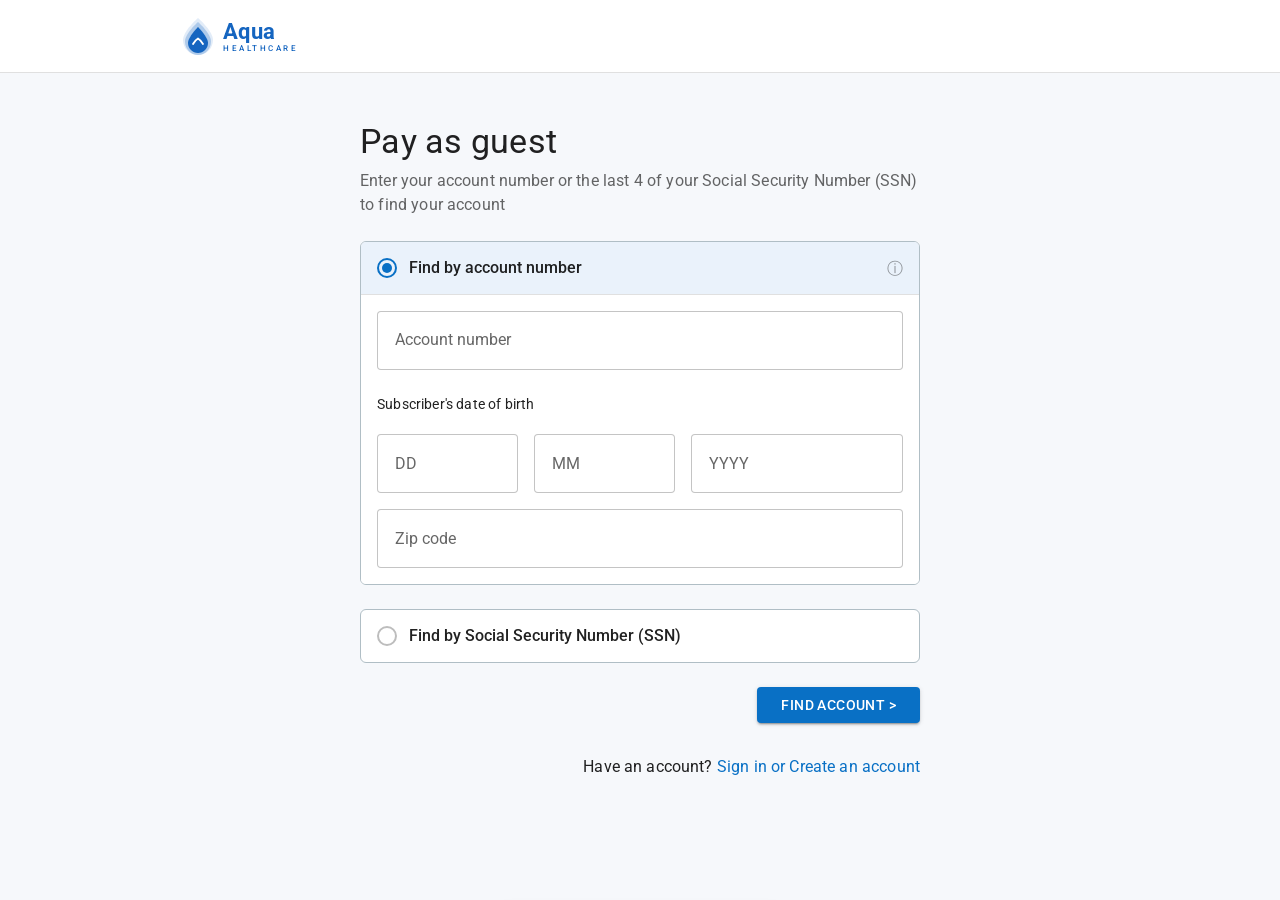
==== commit 4b0fc686: "Update print statement to say 'Goodbye World'" ====
--- a/index.html
+++ b/index.html
@@ -6,10 +6,139 @@
   <title>Aqua Healthcare — Guest Payment</title>
   <link href="https://fonts.googleapis.com/css2?family=Roboto:wght@400;500;700&display=swap" rel="stylesheet" />
   <link href="https://fonts.googleapis.com/icon?family=Material+Icons" rel="stylesheet" />
-  <link rel="stylesheet" href="styles.css" />
+  <style>
+    *, *::before, *::after { box-sizing: border-box; margin: 0; padding: 0; }
+    :root {
+      --primary: #0970c5; --primary-dark: #0757a0; --bg: #f6f8fb; --white: #ffffff;
+      --border-card: #b0bec5; --border-input: rgba(0,0,0,0.23);
+      --text-primary: rgba(0,0,0,0.87); --text-secondary: rgba(0,0,0,0.6);
+      --text-label: #323a41; --divider: rgba(0,0,0,0.12); --error: #d32f2f;
+      --success-green: #388e3c; --success-bg: #e8f5e9;
+      --shadow-btn: 0px 1px 5px rgba(0,0,0,0.12),0px 2px 2px rgba(0,0,0,0.14),0px 3px 1px -2px rgba(0,0,0,0.20);
+      --radius-card: 6px; --radius-btn: 4px; --font: 'Roboto', sans-serif;
+    }
+    body { font-family: var(--font); background: var(--bg); color: var(--text-primary); min-height: 100vh; overflow-x: hidden; }
+    .header { background: var(--white); height: 73px; border-bottom: 1px solid var(--divider); display: flex; align-items: center; padding: 0 181px; position: sticky; top: 0; z-index: 100; }
+    .logo { display: flex; align-items: center; gap: 8px; }
+    .logo-text .aqua { font-size: 22px; font-weight: 700; color: #1565C0; display: block; letter-spacing: 0.3px; }
+    .logo-text .hc { font-size: 8px; font-weight: 500; color: #1565C0; display: block; letter-spacing: 2.5px; text-transform: uppercase; }
+    .screen { display: none; padding: 48px 24px 80px; min-height: calc(100vh - 73px); }
+    .screen.active { display: block; }
+    .col { width: 560px; margin: 0 auto; display: flex; flex-direction: column; gap: 24px; }
+    .page-title { font-size: 34px; font-weight: 400; line-height: 1.235; letter-spacing: 0.25px; color: var(--text-primary); }
+    .page-subtitle { font-size: 16px; line-height: 1.5; letter-spacing: 0.15px; color: var(--text-secondary); margin-top: 6px; }
+    .section-label { font-size: 20px; font-weight: 500; line-height: 1.6; letter-spacing: 0.15px; color: var(--text-primary); }
+    .card { background: var(--white); border: 1px solid var(--border-card); border-radius: var(--radius-card); overflow: hidden; }
+    .card-body { padding: 24px; }
+    .radio-row { background: var(--white); border: 1px solid var(--border-card); border-radius: var(--radius-card); overflow: hidden; cursor: pointer; }
+    .radio-row-header { display: flex; align-items: center; gap: 12px; padding: 14px 16px; transition: background 0.15s; }
+    .radio-row.selected .radio-row-header { background: #EAF2FB; }
+    .radio-row:hover:not(.selected) .radio-row-header { background: #fafafa; }
+    .r-circle { width: 20px; height: 20px; border-radius: 50%; border: 2px solid #bdbdbd; flex-shrink: 0; display: flex; align-items: center; justify-content: center; transition: border-color 0.15s; }
+    .radio-row.selected .r-circle { border-color: var(--primary); }
+    .r-dot { width: 10px; height: 10px; border-radius: 50%; background: var(--primary); opacity: 0; transition: opacity 0.15s; }
+    .radio-row.selected .r-dot { opacity: 1; }
+    .r-label { font-size: 16px; line-height: 1.5; font-weight: 500; color: var(--text-primary); flex: 1; }
+    .radio-expanded { display: none; flex-direction: column; gap: 16px; padding: 16px; background: var(--white); border-top: 1px solid var(--divider); }
+    .radio-expanded.open { display: flex; }
+    .badge-row { display: flex; align-items: center; gap: 6px; }
+    .badge-visa { font-size: 10px; font-weight: 700; color: #1a1f71; border: 1px solid #e0e0e0; border-radius: 3px; padding: 2px 5px; }
+    .badge-mc { position: relative; width: 30px; height: 20px; display: inline-flex; align-items: center; border: 1px solid #e0e0e0; border-radius: 3px; }
+    .mc-l { position: absolute; left: 3px; width: 12px; height: 12px; border-radius: 50%; background: #eb001b; top: 50%; transform: translateY(-50%); }
+    .mc-r { position: absolute; right: 3px; width: 12px; height: 12px; border-radius: 50%; background: #f79e1b; top: 50%; transform: translateY(-50%); }
+    .badge-more { font-size: 10px; color: #757575; background: #f5f5f5; border-radius: 3px; padding: 2px 5px; }
+    .bank-mat { color: #616161; font-size: 22px; }
+    .mf { position: relative; width: 100%; }
+    .mf input, .mf select { width: 100%; padding: 16.5px 14px; font-size: 16px; font-family: var(--font); line-height: 1.5; color: var(--text-primary); border: 1px solid var(--border-input); border-radius: var(--radius-btn); outline: none; background: var(--white); appearance: none; transition: border 0.15s; }
+    .mf input:focus, .mf select:focus { border: 2px solid var(--primary); padding: 15.5px 13px; }
+    .mf label { position: absolute; left: 14px; top: 50%; transform: translateY(-50%); font-size: 16px; color: var(--text-secondary); pointer-events: none; transition: all 0.15s; background: var(--white); padding: 0 4px; line-height: 1; }
+    .mf input:focus + label, .mf input:not(:placeholder-shown) + label, .mf select:focus + label, .mf select.has-val + label { top: 0; font-size: 12px; color: var(--primary); transform: none; }
+    .mf input.err { border: 2px solid var(--error); padding: 15.5px 13px; }
+    .mf input.err + label, .mf select.err + label { color: var(--error); }
+    .mf .ferr { font-size: 12px; color: var(--error); margin-top: 4px; display: none; letter-spacing: 0.4px; line-height: 1.5; padding: 0; vertical-align: baseline; }
+    .mf .ferr.show { display: block; }
+    .sel-wrap { position: relative; }
+    .sel-wrap::after { content: '▾'; position: absolute; right: 14px; top: 50%; transform: translateY(-50%); color: var(--text-secondary); font-size: 13px; pointer-events: none; }
+    .frow { display: flex; gap: 16px; }
+    .frow .mf { flex: 1; }
+    .sum-top { display: flex; justify-content: space-between; align-items: center; padding-bottom: 16px; border-bottom: 1px solid var(--divider); margin-bottom: 12px; }
+    .sum-due-label { font-size: 14px; color: var(--text-secondary); }
+    .sum-due-amount { font-size: 20px; font-weight: 700; color: var(--text-primary); }
+    .sum-row { display: flex; justify-content: space-between; padding: 3px 0; }
+    .sum-rlabel { font-size: 12px; color: var(--text-label); }
+    .sum-rvalue { font-size: 14px; color: var(--text-primary); }
+    .rev-row { display: flex; justify-content: space-between; padding: 3px 0; }
+    .rev-rlabel { font-size: 12px; color: var(--text-label); }
+    .rev-rvalue { font-size: 14px; color: var(--text-primary); font-weight: 500; }
+    .btn { font-family: var(--font); font-size: 14px; font-weight: 500; letter-spacing: 0.4px; text-transform: uppercase; border-radius: var(--radius-btn); padding: 6px 24px; min-height: 36px; cursor: pointer; border: none; display: inline-flex; align-items: center; justify-content: center; gap: 6px; transition: background 0.15s, box-shadow 0.15s; white-space: nowrap; }
+    .btn-c { background: var(--primary); color: #fff; box-shadow: var(--shadow-btn); }
+    .btn-c:hover { background: var(--primary-dark); }
+    .btn-o { background: transparent; color: var(--primary); border: 1px solid var(--primary); }
+    .btn-o:hover { background: rgba(9,112,197,0.04); }
+    .btn-fw { width: 100%; }
+    .btn-text { background: none; border: none; color: var(--primary); font-family: var(--font); font-size: 14px; font-weight: 500; cursor: pointer; padding: 8px 0; text-align: center; width: 100%; }
+    .btn-text:hover { text-decoration: underline; }
+    .nav-row { display: flex; justify-content: space-between; align-items: center; }
+    /* success */
+    .success-center { text-align: center; display: flex; flex-direction: column; align-items: center; gap: 8px; margin-bottom: 28px; }
+    .check-circle { width: 32px; height: 32px; background: var(--success-green); border-radius: 50%; display: flex; align-items: center; justify-content: center; }
+    .check-circle svg { width: 18px; height: 18px; }
+    .suc-title { font-size: 34px; font-weight: 400; line-height: 1.235; letter-spacing: 0.25px; color: var(--text-primary); }
+    .suc-conf { font-size: 16px; line-height: 1.5; color: var(--text-primary); }
+    .suc-conf strong { font-weight: 700; }
+    .suc-date { font-size: 16px; line-height: 1.5; color: var(--text-secondary); }
+    .pay-det-row { display: flex; justify-content: space-between; padding: 3px 0; }
+    .pay-det-lbl { font-size: 12px; color: var(--text-label); }
+    .pay-det-val { font-size: 14px; color: var(--text-primary); }
+    hr.div { border: none; border-top: 1px solid var(--divider); }
+    /* inner summary block */
+    .inner-block { border: 1px solid var(--border-card); border-radius: var(--radius-card); padding: 20px; margin-bottom: 16px; }
+    .inner-block:last-child { margin-bottom: 0; }
+    .inner-label { font-size: 11px; font-weight: 500; letter-spacing: 1px; text-transform: uppercase; color: var(--text-secondary); margin-bottom: 6px; }
+    .inner-amount { font-size: 28px; font-weight: 700; color: var(--text-primary); margin-bottom: 2px; }
+    .inner-sub { font-size: 13px; color: var(--text-secondary); margin-bottom: 14px; }
+    /* next steps */
+    .nxt-label { font-size: 12px; font-weight: 400; letter-spacing: 1px; text-transform: uppercase; color: var(--text-primary); padding: 20px 24px 0; }
+    .nxt-section { padding: 16px 24px; }
+    .nxt-section:not(:last-child) { border-bottom: 1px solid var(--divider); }
+    .nxt-title { font-size: 20px; font-weight: 500; color: var(--text-primary); line-height: 1.6; }
+    .nxt-body { font-size: 14px; color: var(--text-secondary); line-height: 1.43; margin: 4px 0 14px; }
+    /* autopay setup card */
+    .ap-setup-header { background: var(--success-green); color: #fff; padding: 20px 24px 16px; }
+    .ap-setup-header-title { font-size: 20px; font-weight: 500; margin-bottom: 4px; }
+    .ap-setup-header-sub { font-size: 14px; opacity: 0.9; }
+    /* enrolled banner */
+    .enrolled-banner { background: var(--success-green); border-radius: var(--radius-card); padding: 20px; margin-bottom: 0; }
+    .enrolled-banner-label { font-size: 11px; font-weight: 500; letter-spacing: 1px; text-transform: uppercase; color: rgba(255,255,255,0.8); margin-bottom: 6px; }
+    .enrolled-banner-title { font-size: 20px; font-weight: 500; color: #fff; margin-bottom: 16px; }
+    .enrolled-row { display: flex; justify-content: space-between; padding: 3px 0; }
+    .enrolled-lbl { font-size: 12px; color: rgba(255,255,255,0.75); }
+    .enrolled-val { font-size: 14px; color: #fff; font-weight: 500; }
+    /* snackbar */
+    .snackbar { position: fixed; bottom: 24px; left: 50%; transform: translateX(-50%) translateY(80px); background: #f0f7f0; color: #1e4d1e; border: 1px solid #a8d5a8; border-radius: 8px; padding: 14px 20px; font-size: 15px; font-weight: 500; font-family: var(--font); box-shadow: 0 2px 8px rgba(0,0,0,0.10); z-index: 9999; transition: transform 0.25s cubic-bezier(0.4,0,0.2,1); white-space: nowrap; display: flex; align-items: center; gap: 12px; min-width: 280px; }
+    .snackbar.show { transform: translateX(-50%) translateY(0); }
+    .snackbar-icon { width: 22px; height: 22px; border: 2px solid #2e7d2e; border-radius: 50%; display: flex; align-items: center; justify-content: center; flex-shrink: 0; }
+    .snackbar-icon svg { width: 13px; height: 13px; }
+    .snackbar-text { flex: 1; }
+    .snackbar-close { background: none; border: none; cursor: pointer; color: #1e4d1e; font-size: 18px; line-height: 1; padding: 0 0 0 8px; opacity: 0.7; }
+    .snackbar-close:hover { opacity: 1; }
+    /* tooltip */
+    .acct-tooltip-wrap { position: relative; width: 100%; }
+    .acct-tooltip {
+      display: none; position: absolute; bottom: calc(100% + 8px); left: 50%;
+      transform: translateX(-50%);
+      background: rgba(50,50,50,0.92); color: #fff;
+      font-size: 12px; font-weight: 400; line-height: 1.5;
+      padding: 8px 12px; border-radius: 4px;
+      max-width: 280px; width: max-content;
+      text-align: center; box-shadow: 0 2px 8px rgba(0,0,0,0.2);
+      pointer-events: none; z-index: 999;
+    }
+    .acct-tooltip.visible { display: block; }
+  </style>
 </head>
 <body>
-
+ 
 <!-- HEADER -->
 <header class="header">
   <div class="logo">
@@ -22,7 +151,7 @@
     <div class="logo-text"><span class="aqua">Aqua</span><span class="hc">Healthcare</span></div>
   </div>
 </header>
-
+ 
 <!-- ══ SCREEN 1 — PAY AS GUEST ══ -->
 <div class="screen active" id="s-find">
   <div class="col">
@@ -44,27 +173,27 @@
       </div>
       <div class="radio-expanded open" id="find-acct-fields">
         <div class="mf"><input type="text" id="f-acctnum" placeholder=" " /><label>Account number</label><div class="ferr" id="err-f-acctnum">Account number is required.</div></div>
-
+ 
         <!-- Subscriber's date of birth -->
         <p style="font-size:14px;font-weight:400;line-height:1.43;letter-spacing:0.17px;color:rgba(0,0,0,0.87);margin:8px 0 4px 0;">Subscriber's date of birth</p>
         <div class="frow">
           <div class="mf" style="flex:1;">
             <input type="text" id="f-dob-day" placeholder=" " maxlength="2" inputmode="numeric" />
-            <label>Day</label>
+            <label>DD</label>
             <div class="ferr" id="err-f-dob-day">Required.</div>
           </div>
           <div class="mf" style="flex:1;">
             <input type="text" id="f-dob-month" placeholder=" " maxlength="2" inputmode="numeric" />
-            <label>Month</label>
+            <label>MM</label>
             <div class="ferr" id="err-f-dob-month">Required.</div>
           </div>
           <div class="mf" style="flex:1.5;">
             <input type="text" id="f-dob-year" placeholder=" " maxlength="4" inputmode="numeric" />
-            <label>Year</label>
+            <label>YYYY</label>
             <div class="ferr" id="err-f-dob-year">Required.</div>
           </div>
         </div>
-
+ 
         <div class="mf"><input type="text" id="f-zip" placeholder=" " maxlength="5" /><label>Zip code</label><div class="ferr" id="err-f-zip">Zip code is required.</div></div>
       </div>
     </div>
@@ -72,7 +201,27 @@
       <div class="radio-row-header"><div class="r-circle"><div class="r-dot"></div></div><span class="r-label">Find by Social Security Number (SSN)</span></div>
       <div class="radio-expanded" id="find-ssn-fields">
         <div class="mf"><input type="text" id="f-ssn" placeholder=" " maxlength="4" /><label>Last 4 of Social Security Number</label><div class="ferr" id="err-f-ssn">SSN is required.</div></div>
-        <div class="mf"><input type="text" id="f-ssn-dob" placeholder=" " /><label>Date of birth</label><div class="ferr" id="err-f-ssn-dob">Date of birth is required.</div></div>
+ 
+        <!-- Subscriber's date of birth -->
+        <p style="font-size:14px;font-weight:400;line-height:1.43;letter-spacing:0.17px;color:rgba(0,0,0,0.87);margin:8px 0 4px 0;">Subscriber's date of birth</p>
+        <div class="frow">
+          <div class="mf" style="flex:1;">
+            <input type="text" id="f-ssn-dob-day" placeholder=" " maxlength="2" inputmode="numeric" />
+            <label>DD</label>
+            <div class="ferr" id="err-f-ssn-dob-day">Required.</div>
+          </div>
+          <div class="mf" style="flex:1;">
+            <input type="text" id="f-ssn-dob-month" placeholder=" " maxlength="2" inputmode="numeric" />
+            <label>MM</label>
+            <div class="ferr" id="err-f-ssn-dob-month">Required.</div>
+          </div>
+          <div class="mf" style="flex:1.5;">
+            <input type="text" id="f-ssn-dob-year" placeholder=" " maxlength="4" inputmode="numeric" />
+            <label>YYYY</label>
+            <div class="ferr" id="err-f-ssn-dob-year">Required.</div>
+          </div>
+        </div>
+ 
         <div class="mf"><input type="text" id="f-ssn-zip" placeholder=" " maxlength="5" /><label>Zip code</label><div class="ferr" id="err-f-ssn-zip">Zip code is required.</div></div>
       </div>
     </div>
@@ -92,7 +241,7 @@
     </div>
   </div>
 </div>
-
+ 
 <!-- ══ SCREEN 2 — MAKE A PAYMENT ══ -->
 <div class="screen" id="s-payment">
   <div class="col">
@@ -168,7 +317,7 @@
           </div>
           <div class="mf" style="flex:1"><input type="text" id="bank-zip" placeholder=" " maxlength="5" /><label>Zipcode</label><div class="ferr" id="err-bank-zip">Zip code is required.</div></div>
         </div>
-
+ 
         <!-- AutoPay opt-in checkbox -->
         <div style="display:flex;align-items:flex-start;gap:10px;background:#fff;border:1px solid var(--border-card);border-radius:var(--radius-card);padding:14px 16px;margin-top:8px;">
           <input type="checkbox" id="wants-autopay" onchange="S.wantsAutopay = this.checked;" style="margin-top:2px;flex-shrink:0;width:16px;height:16px;accent-color:#0970c5;cursor:pointer;" />
@@ -177,7 +326,7 @@
             <p style="font-size:12px;color:rgba(0,0,0,0.6);line-height:1.5;margin:0;">After this payment, you can review and confirm your AutoPay details</p>
           </label>
         </div>
-
+ 
       </div>
     </div>
     <div class="nav-row">
@@ -186,7 +335,7 @@
     </div>
   </div>
 </div>
-
+ 
 <!-- ══ SCREEN 3 — REVIEW PAYMENT ══ -->
 <div class="screen" id="s-review">
   <div class="col">
@@ -196,26 +345,26 @@
     </div>
     <div class="card">
       <div class="card-body">
-
+ 
         <!-- TOTAL row -->
         <div style="display:flex;justify-content:space-between;align-items:center;margin-bottom:20px;">
           <span style="font-size:12px;font-weight:400;letter-spacing:1px;text-transform:uppercase;color:#323a41;line-height:2.66;">TOTAL</span>
           <span style="font-size:34px;font-weight:700;letter-spacing:0.25px;color:rgba(0,0,0,0.87);line-height:1.235;" id="rev-amt">$100.00</span>
         </div>
         <hr class="div" style="margin:0 0 20px 0;" />
-
+ 
         <!-- Detail rows -->
         <div class="rev-row"><span class="rev-rlabel">Subscriber</span><span class="rev-rvalue" id="rev-sub">Lily Allen</span></div>
         <div class="rev-row"><span class="rev-rlabel">Account Number</span><span class="rev-rvalue" id="rev-acct">192829918</span></div>
         <div class="rev-row"><span class="rev-rlabel">Payment method</span><span class="rev-rvalue" id="rev-method">Checking ****4242</span></div>
-
+ 
         <!-- Centered EDIT link -->
         <div style="text-align:center;margin-top:20px;">
           <button onclick="goTo('s-payment');clearPayFields();" style="background:none;border:none;cursor:pointer;color:#0970c5;font-size:14px;font-weight:500;font-family:var(--font);letter-spacing:0.4px;display:inline-flex;align-items:center;gap:4px;padding:0;text-transform:uppercase;">
             <span class="material-icons" style="font-size:16px;">edit</span> EDIT
           </button>
         </div>
-
+ 
       </div>
     </div>
     <div class="nav-row">
@@ -224,248 +373,286 @@
     </div>
   </div>
 </div>
-
+ 
 <!-- ══ SCREEN 4 — PAYMENT SUCCESS ══ -->
 <div class="screen" id="s-success">
   <div class="col">
-
+ 
     <!-- CARD 1 — Payment confirmation -->
     <div style="background:#fff;border:1px solid #b0bec5;border-radius:6px;overflow:hidden;border-top:8px solid #388e3c;">
-      <div style="padding:32px;">
-
-        <!-- Header: check + title + conf + date -->
-        <div style="text-align:center;display:flex;flex-direction:column;align-items:center;gap:8px;margin-bottom:32px;">
-          <div style="width:46px;height:46px;background:#388e3c;border-radius:50%;display:flex;align-items:center;justify-content:center;flex-shrink:0;">
-            <svg width="26" height="26" viewBox="0 0 24 24" fill="white"><path d="M9 16.17L4.83 12l-1.42 1.41L9 19 21 7l-1.41-1.41z"/></svg>
-          </div>
-          <p style="font-size:24px;font-weight:400;line-height:1.333;letter-spacing:0.25px;color:rgba(0,0,0,0.87);margin:0;">Payment Successful</p>
-          <p style="font-size:16px;font-weight:400;line-height:1.5;letter-spacing:0.15px;color:rgba(0,0,0,0.87);margin:0;">Confirmation <strong id="suc-conf-num"># PMF-3928-2938</strong></p>
-          <p style="font-size:16px;font-weight:400;line-height:1.5;letter-spacing:0.15px;color:rgba(0,0,0,0.6);margin:0;" id="suc-date">April 2, 2026 at 2:34PM</p>
-        </div>
-
-        <!-- TOTAL row -->
-        <hr style="border:none;border-top:1px solid rgba(0,0,0,0.12);margin:0 0 24px 0;" />
-        <div style="display:flex;justify-content:space-between;align-items:center;margin-bottom:16px;">
-          <span style="font-size:12px;font-weight:400;letter-spacing:1px;text-transform:uppercase;color:#323a41;line-height:2.66;">TOTAL</span>
-          <span style="font-size:34px;font-weight:700;letter-spacing:0.25px;color:rgba(0,0,0,0.87);line-height:1.235;" id="suc-amt">$100.00</span>
-        </div>
-        <hr style="border:none;border-top:1px solid rgba(0,0,0,0.12);margin:0 0 16px 0;" />
-
+      <div style="padding:24px 32px;display:flex;flex-direction:column;gap:20px;">
+ 
+        <!-- Card header: check + heading/date LEFT, amount/label RIGHT -->
+        <div style="display:flex;justify-content:space-between;align-items:flex-start;gap:16px;">
+          <div style="display:flex;align-items:flex-start;gap:12px;">
+            <div class="check-circle" style="flex-shrink:0;margin-top:2px;"><svg viewBox="0 0 24 24" fill="white"><path d="M9 16.17L4.83 12l-1.42 1.41L9 19 21 7l-1.41-1.41z"/></svg></div>
+            <div>
+              <p style="font-size:24px;font-weight:400;line-height:1.333;color:rgba(0,0,0,0.87);margin:0 0 2px 0;">Payment successful</p>
+              <p style="font-size:14px;font-weight:400;line-height:1.43;color:rgba(0,0,0,0.6);margin:0;" id="suc-date">April 2, 2026 at 2:34PM</p>
+            </div>
+          </div>
+          <div style="text-align:right;flex-shrink:0;">
+            <p style="font-size:34px;font-weight:700;letter-spacing:0.25px;color:rgba(0,0,0,0.87);line-height:1.235;margin:0;" id="suc-amt">$100.00</p>
+            <p style="font-size:12px;font-weight:400;letter-spacing:1px;text-transform:uppercase;color:rgba(0,0,0,0.6);margin:0;">TOTAL</p>
+          </div>
+        </div>
+ 
         <!-- Detail rows -->
-        <div style="display:flex;justify-content:space-between;align-items:center;padding:4px 0;">
-          <span style="font-size:12px;color:#323a41;letter-spacing:0.15px;">Subscriber</span>
-          <span style="font-size:14px;color:rgba(0,0,0,0.87);letter-spacing:0.17px;" id="suc-sub">Lily Allen</span>
-        </div>
-        <div style="display:flex;justify-content:space-between;align-items:center;padding:4px 0;">
-          <span style="font-size:12px;color:#323a41;letter-spacing:0.15px;">Account Number</span>
-          <span style="font-size:14px;color:rgba(0,0,0,0.87);letter-spacing:0.17px;" id="suc-acct">192829918</span>
-        </div>
-        <div style="display:flex;justify-content:space-between;align-items:center;padding:4px 0;">
-          <span style="font-size:12px;color:#323a41;letter-spacing:0.15px;">Payment method</span>
-          <span style="font-size:14px;color:rgba(0,0,0,0.87);letter-spacing:0.17px;" id="suc-method">Checking ********7890</span>
-        </div>
-
-        <!-- Email receipt section -->
-        <hr style="border:none;border-top:1px solid rgba(0,0,0,0.12);margin:24px 0;" />
-        <div style="display:flex;flex-direction:column;gap:16px;">
+        <div>
+          <hr style="border:none;border-top:1px solid rgba(0,0,0,0.12);margin:0 0 12px 0;" />
+        <div style="display:flex;justify-content:space-between;align-items:center;padding:4px 0;"><span style="font-size:12px;color:rgba(0,0,0,0.6);letter-spacing:0.15px;">Confirmation</span><span style="font-size:14px;color:rgba(0,0,0,0.87);letter-spacing:0.17px;" id="suc-conf-num">PMF-3891-2038</span></div>
+        <div style="display:flex;justify-content:space-between;align-items:center;padding:4px 0;"><span style="font-size:12px;color:rgba(0,0,0,0.6);letter-spacing:0.15px;">Subscriber</span><span style="font-size:14px;color:rgba(0,0,0,0.87);letter-spacing:0.17px;" id="suc-sub">Lily Allen</span></div>
+        <div style="display:flex;justify-content:space-between;align-items:center;padding:4px 0;"><span style="font-size:12px;color:rgba(0,0,0,0.6);letter-spacing:0.15px;">Account Number</span><span style="font-size:14px;color:rgba(0,0,0,0.87);letter-spacing:0.17px;" id="suc-acct">192829918</span></div>
+        <div style="display:flex;justify-content:space-between;align-items:center;padding:4px 0;"><span style="font-size:12px;color:rgba(0,0,0,0.6);letter-spacing:0.15px;">Payment method</span><span style="font-size:14px;color:rgba(0,0,0,0.87);letter-spacing:0.17px;" id="suc-method">Checking &#8226;&#8226;&#8226;&#8226;&#8226;&#8226;&#8226;&#8226;7890</span></div>
+        </div>
+ 
+        <!-- Email receipt: bold heading + sub + input/button row -->
+        <div style="display:flex;flex-direction:column;gap:10px;">
           <div>
-            <p style="font-size:20px;font-weight:500;line-height:1.6;letter-spacing:0.15px;color:rgba(0,0,0,0.87);margin:0 0 4px 0;">Email your receipt</p>
-            <p style="font-size:14px;font-weight:400;line-height:1.43;letter-spacing:0.17px;color:rgba(0,0,0,0.6);margin:0;">We'll send your payment confirmation to your inbox.</p>
-          </div>
-          <div class="mf">
-            <input type="email" id="receipt-email" placeholder=" " />
-            <label>Enter email</label>
-            <div class="ferr" id="err-receipt">A valid email is required.</div>
-          </div>
-          <button onclick="sendReceipt()" style="width:100%;height:36px;background:transparent;border:1px solid #0970c5;border-radius:4px;color:#0970c5;font-family:var(--font);font-size:14px;font-weight:500;letter-spacing:0.4px;text-transform:uppercase;cursor:pointer;">
-            SEND RECEIPT
-          </button>
-        </div>
-
-      </div>
-    </div>
-
-    <!-- CARD 2 — Complete AutoPay Setup (bank users only) -->
-    <div id="suc-autopay-card" style="display:none;background:#fff;border:1px solid #b0bec5;border-radius:6px;overflow:hidden;">
-      <div style="padding:32px;">
-
-        <!-- Centered header -->
-        <div style="text-align:center;margin-bottom:32px;">
-          <p style="font-size:24px;font-weight:400;line-height:1.333;letter-spacing:0.25px;color:rgba(0,0,0,0.87);margin:0 0 8px 0;">Complete AutoPay Setup</p>
-          <p style="font-size:16px;font-weight:400;line-height:1.5;letter-spacing:0.15px;color:rgba(0,0,0,0.87);margin:0;">Have your payment withdrawn automatically each month</p>
-        </div>
-
-        <!-- Summary heading -->
-        <p style="font-size:20px;font-weight:700;line-height:1.6;letter-spacing:0.15px;color:rgba(0,0,0,0.87);margin:0 0 16px 0;">Summary</p>
-
-        <!-- Summary rows -->
-        <div style="display:flex;justify-content:space-between;align-items:center;padding:8px 0;border-bottom:1px solid rgba(0,0,0,0.12);">
-          <span style="font-size:12px;color:rgba(0,0,0,0.6);letter-spacing:0.15px;">Estimated monthly premium</span>
-          <span style="display:flex;align-items:center;gap:6px;font-size:20px;font-weight:700;color:rgba(0,0,0,0.87);" id="ap-sum-premium">$127.50
-            <span style="position:relative;display:inline-flex;align-items:center;">
-              <span class="material-icons" style="font-size:18px;color:#0970c5;cursor:default;"
-                data-tooltip="Amount may vary if your plan changes or a partial payment is made. You'll be notified of any updates."
-                onmouseenter="showHoverTooltip(event,this.dataset.tooltip)"
-                onmouseleave="hideHoverTooltip()"
-                onmousemove="moveHoverTooltip(event)">help_outline</span>
+            <p style="font-size:14px;font-weight:700;line-height:1.43;color:rgba(0,0,0,0.87);margin:0 0 2px 0;">Email your receipt</p>
+            <p style="font-size:14px;font-weight:400;line-height:1.43;color:rgba(0,0,0,0.6);margin:0;">We&#39;ll send your payment confirmation to your inbox.</p>
+          </div>
+          <div style="display:flex;gap:12px;align-items:flex-start;">
+            <div class="mf" style="flex:1;margin:0;">
+              <input type="email" id="receipt-email" placeholder=" " />
+              <label>Enter email</label>
+              <div class="ferr" id="err-receipt">A valid email is required.</div>
+            </div>
+            <button onclick="sendReceipt()" style="height:56px;padding:0 16px;background:transparent;border:1px solid #0970c5;border-radius:4px;color:#0970c5;font-family:var(--font);font-size:14px;font-weight:500;letter-spacing:0.4px;text-transform:uppercase;cursor:pointer;white-space:nowrap;flex-shrink:0;">
+              SEND RECEIPT
+            </button>
+          </div>
+        </div>
+ 
+      </div>
+    </div>
+ 
+    <!-- CARD 2 — Complete AutoPay Setup (bank + wantsAutopay only) -->
+    <div id="suc-autopay-card" style="display:none;background:#fff;border:1px solid #b0bec5;border-radius:6px;overflow:hidden;border-top:8px solid #0970c5;">
+      <div style="padding:24px 32px;display:flex;flex-direction:column;gap:20px;">
+ 
+        <!-- Header: no check circle -->
+        <div>
+          <p style="font-size:24px;font-weight:400;line-height:1.333;color:rgba(0,0,0,0.87);margin:0 0 4px 0;">Complete AutoPay Setup</p>
+          <p style="font-size:14px;font-weight:400;line-height:1.43;color:rgba(0,0,0,0.6);margin:0;">Have your payment withdrawn automatically each month.</p>
+        </div>
+ 
+        <!-- Summary rows with dividers between each -->
+        <div>
+          <div style="display:flex;justify-content:space-between;align-items:center;padding:12px 0;border-bottom:1px solid rgba(0,0,0,0.12);">
+            <span style="font-size:12px;color:rgba(0,0,0,0.6);letter-spacing:0.15px;">Estimated monthly premium</span>
+            <span style="display:flex;align-items:center;gap:6px;font-size:20px;font-weight:700;color:rgba(0,0,0,0.87);" id="ap-sum-premium">$127.50
+              <span style="position:relative;display:inline-flex;align-items:center;">
+                <span class="material-icons" style="font-size:18px;color:#0970c5;cursor:default;"
+                  data-tooltip="Amount may vary if your plan changes or a partial payment is made. You&#39;ll be notified of any updates."
+                  onmouseenter="showHoverTooltip(event,this.dataset.tooltip)"
+                  onmouseleave="hideHoverTooltip()"
+                  onmousemove="moveHoverTooltip(event)">help_outline</span>
+              </span>
             </span>
-          </span>
-        </div>
-        <div style="display:flex;justify-content:space-between;align-items:center;padding:8px 0;border-bottom:1px solid rgba(0,0,0,0.12);">
-          <span style="font-size:12px;color:rgba(0,0,0,0.6);letter-spacing:0.15px;">Pay to</span>
-          <span style="font-size:20px;font-weight:400;color:rgba(0,0,0,0.87);">Avera</span>
-        </div>
-        <div style="display:flex;justify-content:space-between;align-items:center;padding:8px 0;border-bottom:1px solid rgba(0,0,0,0.12);">
-          <span style="font-size:12px;color:rgba(0,0,0,0.6);letter-spacing:0.15px;">Payment method</span>
-          <span style="font-size:16px;font-weight:700;color:rgba(0,0,0,0.87);" id="ap-sum-method">Checking ********7890</span>
-        </div>
-        <div style="display:flex;justify-content:space-between;align-items:center;padding:8px 0;border-bottom:1px solid rgba(0,0,0,0.12);">
-          <span style="font-size:12px;color:rgba(0,0,0,0.6);letter-spacing:0.15px;">Payment date</span>
-          <span style="font-size:16px;font-weight:700;color:rgba(0,0,0,0.87);" id="ap-sum-paydate">—</span>
-        </div>
-        <div style="display:flex;justify-content:space-between;align-items:center;padding:8px 0;margin-bottom:24px;">
-          <span style="font-size:12px;color:rgba(0,0,0,0.6);letter-spacing:0.15px;">First scheduled payment</span>
-          <span style="font-size:16px;font-weight:700;color:rgba(0,0,0,0.87);" id="ap-sum-firstpay">—</span>
-        </div>
-
+          </div>
+          <div style="display:flex;justify-content:space-between;align-items:center;padding:12px 0;border-bottom:1px solid rgba(0,0,0,0.12);">
+            <span style="font-size:12px;color:rgba(0,0,0,0.6);letter-spacing:0.15px;">Pay to</span>
+            <span style="font-size:20px;font-weight:700;color:rgba(0,0,0,0.87);">Aqua Health</span>
+          </div>
+          <div style="display:flex;justify-content:space-between;align-items:center;padding:12px 0;border-bottom:1px solid rgba(0,0,0,0.12);">
+            <span style="font-size:12px;color:rgba(0,0,0,0.6);letter-spacing:0.15px;">Payment method</span>
+            <span style="font-size:20px;font-weight:700;color:rgba(0,0,0,0.87);" id="ap-sum-method">Checking &#8226;&#8226;&#8226;&#8226;&#8226;&#8226;&#8226;&#8226;7890</span>
+          </div>
+          <div style="display:flex;justify-content:space-between;align-items:center;padding:12px 0;border-bottom:1px solid rgba(0,0,0,0.12);">
+            <span style="font-size:12px;color:rgba(0,0,0,0.6);letter-spacing:0.15px;">Payment date</span>
+            <span style="font-size:20px;font-weight:700;color:rgba(0,0,0,0.87);" id="ap-sum-paydate">&#8212;</span>
+          </div>
+          <div style="display:flex;justify-content:space-between;align-items:center;padding:12px 0;">
+            <span style="font-size:12px;color:rgba(0,0,0,0.6);letter-spacing:0.15px;">First scheduled payment</span>
+            <span style="font-size:20px;font-weight:700;color:rgba(0,0,0,0.87);" id="ap-sum-firstpay">&#8212;</span>
+          </div>
+        </div>
+ 
         <!-- Payment Date dropdown -->
-        <div class="mf sel-wrap" style="margin-bottom:16px;">
-          <select id="ap-pay-day" onchange="updateFirstPayDate()">
-            <option value="" disabled selected>Select day</option>
-          </select>
+        <div class="mf sel-wrap">
+          <select id="ap-pay-day" onchange="updateFirstPayDate()"><option value="" disabled selected>Select day</option></select>
           <label>Payment Date</label>
           <div class="ferr" id="err-ap-pay-day">Please select a payment date.</div>
         </div>
-
+ 
         <!-- Email optional -->
-        <div class="mf" style="margin-bottom:16px;">
+        <div class="mf">
           <input type="email" id="ap-email" placeholder=" " />
           <label>Email (optional)</label>
         </div>
-
-        <!-- ACH checkbox + legal -->
-        <div style="display:flex;align-items:flex-start;gap:10px;margin-bottom:24px;">
+ 
+        <!-- Checkbox + legal -->
+        <div style="display:flex;align-items:flex-start;gap:10px;">
           <input type="checkbox" id="ap-auth-check" style="margin-top:3px;flex-shrink:0;width:16px;height:16px;accent-color:#0970c5;cursor:pointer;" />
-          <label for="ap-auth-check" style="font-size:12px;color:rgba(0,0,0,0.6);line-height:1.5;letter-spacing:0.4px;cursor:pointer;">
-          I agree to the autopay draft date and amount. Payment will be automatically withdrawn from your account on the scheduled date. You can cancel anytime.
+          <label for="ap-auth-check" style="font-size:12px;color:rgba(0,0,0,0.6);line-height:1.5;cursor:pointer;">
+            I agree to the autopay draft date and amount. Payment will be automatically withdrawn from your account on the scheduled date. You can cancel anytime.
           </label>
         </div>
-
-        <!-- SETUP AUTOPAY button -->
-        <button onclick="confirmAutopay()" style="width:100%;height:36px;background:#0970c5;border:none;border-radius:4px;color:#fff;font-family:var(--font);font-size:14px;font-weight:500;letter-spacing:0.4px;text-transform:uppercase;cursor:pointer;box-shadow:0px 1px 5px rgba(0,0,0,0.12),0px 2px 2px rgba(0,0,0,0.14),0px 3px 1px -2px rgba(0,0,0,0.20);display:flex;align-items:center;justify-content:center;gap:6px;">
+ 
+        <!-- SETUP AUTOPAY -->
+        <button onclick="confirmAutopay()" style="width:100%;height:44px;background:#0970c5;border:none;border-radius:4px;color:#fff;font-family:var(--font);font-size:14px;font-weight:500;letter-spacing:0.4px;text-transform:uppercase;cursor:pointer;box-shadow:0px 1px 5px rgba(0,0,0,0.12),0px 2px 2px rgba(0,0,0,0.14),0px 3px 1px -2px rgba(0,0,0,0.20);display:flex;align-items:center;justify-content:center;gap:6px;">
           SETUP AUTOPAY <span class="material-icons" style="font-size:16px;">chevron_right</span>
         </button>
-
-      </div>
-    </div>
-
-    <!-- CARD 3 — Next steps -->
-    <div style="background:#fff;border:1px solid #b0bec5;border-radius:6px;overflow:hidden;" id="suc-next-card">
-      <div style="padding:20px 32px 0 32px;">
-        <p style="font-size:12px;font-weight:400;letter-spacing:1px;text-transform:uppercase;line-height:2.66;color:rgba(0,0,0,0.87);">NEXT STEPS</p>
-      </div>
-      <div style="padding:16px 32px 24px 32px;">
-        <p style="font-size:20px;font-weight:500;line-height:1.6;letter-spacing:0.15px;color:rgba(0,0,0,0.87);margin:0 0 4px 0;">Create an account</p>
-        <p style="font-size:14px;font-weight:400;line-height:1.43;letter-spacing:0.17px;color:rgba(0,0,0,0.6);margin:0 0 14px 0;" id="suc-next-body">Save your info to pay faster, manage invoices, and go paperless.</p>
-        <div class="acct-tooltip-wrap">
-          <div class="acct-tooltip" id="tooltip-suc">When the member clicks on this button, they will be re-directed to the provider's login screen.</div>
-          <button onclick="showTooltip('tooltip-suc', event)" style="width:100%;height:36px;background:transparent;border:1px solid #0970c5;border-radius:4px;color:#0970c5;font-family:var(--font);font-size:14px;font-weight:500;letter-spacing:0.4px;text-transform:uppercase;cursor:pointer;">
-            CREATE AN ACCOUNT
-          </button>
-        </div>
-      </div>
-    </div>
-
+ 
+      </div>
+    </div>
+ 
+    <!-- CARD 3 — Create an account -->
+    <div style="background:#fff;border:1px solid #b0bec5;border-radius:6px;overflow:hidden;">
+      <div style="padding:24px 32px;display:flex;flex-direction:column;gap:16px;">
+        <div>
+          <p style="font-size:24px;font-weight:400;line-height:1.333;color:rgba(0,0,0,0.87);margin:0 0 6px 0;">Create an account</p>
+          <p style="font-size:14px;font-weight:400;line-height:1.43;color:rgba(0,0,0,0.6);margin:0;" id="suc-next-body">Sign in to manage AutoPay, download invoices, and sign up for paperless billing.</p>
+        </div>
+        <div style="display:flex;flex-direction:column;gap:8px;">
+          <div class="acct-tooltip-wrap">
+            <div class="acct-tooltip" id="tooltip-suc">When the member clicks on this button, they will be re-directed to the provider&#39;s login screen.</div>
+            <button onclick="showTooltip('tooltip-suc', event)" style="width:100%;height:44px;background:#0970c5;border:none;border-radius:4px;color:#fff;font-family:var(--font);font-size:14px;font-weight:500;letter-spacing:0.4px;text-transform:uppercase;cursor:pointer;box-shadow:0px 1px 5px rgba(0,0,0,0.12),0px 2px 2px rgba(0,0,0,0.14),0px 3px 1px -2px rgba(0,0,0,0.20);">
+              CREATE AN ACCOUNT
+            </button>
+          </div>
+          <div class="acct-tooltip-wrap">
+            <div class="acct-tooltip" id="tooltip-signin-suc">When the member clicks on this button, they will be re-directed to the provider&#39;s login screen.</div>
+            <button onclick="showTooltip('tooltip-signin-suc', event)" style="width:100%;height:44px;background:transparent;border:1px solid #0970c5;border-radius:4px;color:#0970c5;font-family:var(--font);font-size:14px;font-weight:500;letter-spacing:0.4px;text-transform:uppercase;cursor:pointer;">
+              SIGN IN
+            </button>
+          </div>
+        </div>
+      </div>
+    </div>
+ 
   </div>
 </div>
-
+ 
 <!-- ══ SCREEN 5 — ENROLLED IN AUTOPAY ══ -->
 <div class="screen" id="s-enrolled">
   <div class="col">
-
-    <!-- CARD 1 — Payment successful -->
+ 
+    <!-- CARD 1 — Payment successful (collapsible) -->
     <div style="background:#fff;border:1px solid #b0bec5;border-radius:6px;overflow:hidden;border-top:8px solid #388e3c;">
-      <div style="padding:32px;display:flex;flex-direction:column;gap:32px;">
-
-        <!-- Header -->
-        <div style="text-align:center;display:flex;flex-direction:column;align-items:center;gap:8px;">
-          <div style="width:46px;height:47px;background:#388e3c;border-radius:50%;display:flex;align-items:center;justify-content:center;">
-            <svg width="26" height="26" viewBox="0 0 24 24" fill="white"><path d="M9 16.17L4.83 12l-1.42 1.41L9 19 21 7l-1.41-1.41z"/></svg>
-          </div>
-          <p style="font-size:24px;font-weight:400;line-height:1.333;letter-spacing:0;color:rgba(0,0,0,0.87);margin:0;">Payment successful</p>
-          <p style="font-size:16px;font-weight:400;line-height:1.5;letter-spacing:0.15px;color:rgba(0,0,0,0.87);margin:0;">Confirmation <strong id="enr-conf-num"># PMF-3928-2938</strong></p>
-          <p style="font-size:16px;font-weight:400;line-height:1.5;letter-spacing:0.15px;color:rgba(0,0,0,0.6);margin:0;" id="enr-date">April 2, 2026 at 2:34PM</p>
-        </div>
-
-        <!-- Payment total inner block -->
-        <div style="border:1px solid #b0bec5;border-radius:6px;padding:20px;">
-          <div style="display:flex;justify-content:space-between;align-items:center;margin-bottom:14px;">
-            <span style="font-size:12px;font-weight:400;letter-spacing:1px;text-transform:uppercase;color:#323a41;line-height:2.66;">TOTAL</span>
-            <span style="font-size:34px;font-weight:700;letter-spacing:0.25px;color:rgba(0,0,0,0.87);line-height:1.235;" id="enr-amt">$100.00</span>
-          </div>
-          <hr style="border:none;border-top:1px solid rgba(0,0,0,0.12);margin:0 0 12px 0;" />
-          <div style="display:flex;justify-content:space-between;padding:3px 0;"><span style="font-size:12px;color:#323a41;letter-spacing:0.15px;line-height:12px;">Subscriber</span><span style="font-size:14px;color:rgba(0,0,0,0.87);letter-spacing:0.17px;line-height:1.43;" id="enr-sub">Lily Allen</span></div>
-          <div style="display:flex;justify-content:space-between;padding:3px 0;"><span style="font-size:12px;color:#323a41;letter-spacing:0.15px;line-height:12px;">Account Number</span><span style="font-size:14px;color:rgba(0,0,0,0.87);letter-spacing:0.17px;line-height:1.43;" id="enr-acct">192829918</span></div>
-          <div style="display:flex;justify-content:space-between;padding:3px 0;"><span style="font-size:12px;color:#323a41;letter-spacing:0.15px;line-height:12px;">Payment method</span><span style="font-size:14px;color:rgba(0,0,0,0.87);letter-spacing:0.17px;line-height:1.43;" id="enr-method">Checking ********7890</span></div>
-        </div>
-
-      </div>
-    </div>
-
+      <div style="padding:24px 32px;">
+ 
+        <!-- Always-visible summary — exact same styling as s-success Card 1 -->
+        <div style="display:flex;justify-content:space-between;align-items:flex-start;gap:16px;">
+          <div style="display:flex;align-items:flex-start;gap:12px;">
+            <div class="check-circle" style="flex-shrink:0;margin-top:2px;"><svg viewBox="0 0 24 24" fill="white"><path d="M9 16.17L4.83 12l-1.42 1.41L9 19 21 7l-1.41-1.41z"/></svg></div>
+            <div>
+              <p style="font-size:24px;font-weight:400;line-height:1.333;color:rgba(0,0,0,0.87);margin:0 0 2px 0;">Payment successful</p>
+              <p style="font-size:14px;font-weight:400;line-height:1.43;color:rgba(0,0,0,0.6);margin:0;" id="enr-date">April 2, 2026 at 2:34PM</p>
+            </div>
+          </div>
+          <div style="text-align:right;flex-shrink:0;">
+            <p style="font-size:34px;font-weight:700;letter-spacing:0.25px;color:rgba(0,0,0,0.87);line-height:1.235;margin:0;" id="enr-amt">$100.00</p>
+            <p style="font-size:12px;font-weight:400;letter-spacing:1px;text-transform:uppercase;color:rgba(0,0,0,0.6);margin:0;">TOTAL</p>
+          </div>
+        </div>
+ 
+        <!-- Divider -->
+        <hr style="border:none;border-top:1px solid rgba(0,0,0,0.12);margin:16px 0 0 0;" />
+ 
+        <!-- View/Hide details toggle row -->
+        <button onclick="(function(){
+          var d=document.getElementById('enr-card1-details');
+          var l=document.getElementById('enr-toggle-label');
+          var i=document.getElementById('enr-toggle-icon');
+          var expanded = d.style.display!=='none';
+          d.style.display = expanded ? 'none' : 'block';
+          l.textContent = expanded ? 'View details' : 'Hide details';
+          i.textContent = expanded ? 'expand_more' : 'expand_less';
+        })()" style="width:100%;display:flex;justify-content:space-between;align-items:center;background:none;border:none;padding:12px 0 0 0;cursor:pointer;font-family:var(--font);">
+          <span id="enr-toggle-label" style="font-size:14px;font-weight:400;color:#0970c5;">View details</span>
+          <span id="enr-toggle-icon" class="material-icons" style="font-size:20px;color:rgba(0,0,0,0.54);">expand_more</span>
+        </button>
+ 
+        <!-- Expandable detail content — hidden by default -->
+        <div id="enr-card1-details" style="display:none;">
+          <hr style="border:none;border-top:1px solid rgba(0,0,0,0.12);margin:12px 0;" />
+          <div style="display:flex;justify-content:space-between;padding:3px 0;"><span style="font-size:12px;color:rgba(0,0,0,0.6);letter-spacing:0.15px;">Confirmation</span><span style="font-size:14px;color:rgba(0,0,0,0.87);letter-spacing:0.17px;" id="enr-conf-num">PMF-3928-2938</span></div>
+          <div style="display:flex;justify-content:space-between;padding:3px 0;"><span style="font-size:12px;color:rgba(0,0,0,0.6);letter-spacing:0.15px;">Subscriber</span><span style="font-size:14px;color:rgba(0,0,0,0.87);letter-spacing:0.17px;" id="enr-sub">Lily Allen</span></div>
+          <div style="display:flex;justify-content:space-between;padding:3px 0;"><span style="font-size:12px;color:rgba(0,0,0,0.6);letter-spacing:0.15px;">Account</span><span style="font-size:14px;color:rgba(0,0,0,0.87);letter-spacing:0.17px;" id="enr-acct">192829918</span></div>
+          <div style="display:flex;justify-content:space-between;padding:3px 0;align-items:center;"><span style="font-size:12px;color:rgba(0,0,0,0.6);letter-spacing:0.15px;">Payment</span><span style="font-size:14px;color:rgba(0,0,0,0.87);letter-spacing:0.17px;display:flex;align-items:center;gap:6px;"><span class="material-icons" style="font-size:16px;color:rgba(0,0,0,0.4);">credit_card</span><span id="enr-method">Checking ···7890</span></span></div>
+ 
+          <!-- Email receipt -->
+          <div style="margin-top:16px;display:flex;flex-direction:column;gap:10px;">
+            <div>
+              <p style="font-size:14px;font-weight:700;line-height:1.43;color:rgba(0,0,0,0.87);margin:0 0 2px 0;">Email your receipt</p>
+              <p style="font-size:14px;font-weight:400;line-height:1.43;color:rgba(0,0,0,0.6);margin:0;">We'll send your payment confirmation to your inbox.</p>
+            </div>
+            <div style="display:flex;gap:12px;align-items:flex-start;">
+              <div class="mf" style="flex:1;margin:0;">
+                <input type="email" id="enr-receipt-email" placeholder=" " />
+                <label>Enter email</label>
+              </div>
+              <button onclick="sendReceipt()" style="height:56px;padding:0 16px;background:transparent;border:1px solid #0970c5;border-radius:4px;color:#0970c5;font-family:var(--font);font-size:14px;font-weight:500;letter-spacing:0.4px;text-transform:uppercase;cursor:pointer;white-space:nowrap;flex-shrink:0;">
+                SEND RECEIPT
+              </button>
+            </div>
+          </div>
+        </div>
+ 
+      </div>
+    </div>
+ 
     <!-- CARD 2 — Enrolled in AutoPay -->
     <div style="background:#fff;border:1px solid #b0bec5;border-radius:6px;overflow:hidden;border-top:8px solid #388e3c;">
-      <div style="padding:32px;display:flex;flex-direction:column;gap:32px;">
-
-        <!-- Header -->
-        <div style="text-align:center;display:flex;flex-direction:column;align-items:center;gap:8px;">
-          <div style="width:46px;height:47px;background:#388e3c;border-radius:50%;display:flex;align-items:center;justify-content:center;">
-            <svg width="26" height="26" viewBox="0 0 24 24" fill="white"><path d="M9 16.17L4.83 12l-1.42 1.41L9 19 21 7l-1.41-1.41z"/></svg>
-          </div>
-          <p style="font-size:24px;font-weight:400;line-height:1.333;letter-spacing:0;color:rgba(0,0,0,0.87);margin:0;">Enrolled in AutoPay</p>
-        </div>
-
-        <!-- AutoPay summary inner block -->
-        <div style="border:1px solid #b0bec5;border-radius:6px;padding:20px;">
-          <div style="display:flex;justify-content:space-between;align-items:center;margin-bottom:14px;">
-            <span style="font-size:12px;font-weight:400;letter-spacing:1px;text-transform:uppercase;color:#323a41;line-height:2.66;">ESTIMATED MONTHLY PAYMENT</span>
-            <span style="font-size:34px;font-weight:700;letter-spacing:0.25px;color:rgba(0,0,0,0.87);line-height:1.235;">$127.50</span>
-          </div>
+      <div style="padding:24px 32px;display:flex;flex-direction:column;gap:20px;">
+ 
+        <!-- Card header: check + heading/date LEFT, amount/label RIGHT -->
+        <div style="display:flex;justify-content:space-between;align-items:flex-start;gap:16px;">
+          <div style="display:flex;align-items:flex-start;gap:12px;">
+            <div class="check-circle" style="flex-shrink:0;margin-top:2px;"><svg viewBox="0 0 24 24" fill="white"><path d="M9 16.17L4.83 12l-1.42 1.41L9 19 21 7l-1.41-1.41z"/></svg></div>
+            <div>
+              <p style="font-size:24px;font-weight:400;line-height:1.333;color:rgba(0,0,0,0.87);margin:0 0 2px 0;">Enrolled in AutoPay</p>
+              <p style="font-size:14px;font-weight:400;line-height:1.43;color:rgba(0,0,0,0.6);margin:0;" id="enr-date2">April 2, 2026 at 2:34PM</p>
+            </div>
+          </div>
+          <div style="text-align:right;flex-shrink:0;">
+            <p style="font-size:34px;font-weight:700;letter-spacing:0.25px;color:rgba(0,0,0,0.87);line-height:1.235;margin:0;" id="enr-amt-ap">127.50</p>
+            <p style="font-size:12px;font-weight:400;letter-spacing:1px;text-transform:uppercase;color:rgba(0,0,0,0.6);margin:0;">ESTIMATED MONTHLY TOTAL</p>
+          </div>
+        </div>
+ 
+        <!-- Detail rows -->
+        <div>
           <hr style="border:none;border-top:1px solid rgba(0,0,0,0.12);margin:0 0 12px 0;" />
-          <div style="display:flex;justify-content:space-between;padding:3px 0;"><span style="font-size:12px;color:#323a41;letter-spacing:0.15px;line-height:12px;">Pay to</span><span style="font-size:14px;color:rgba(0,0,0,0.87);letter-spacing:0.17px;line-height:1.43;">Aqua Healthcare</span></div>
-          <div style="display:flex;justify-content:space-between;padding:3px 0;"><span style="font-size:12px;color:#323a41;letter-spacing:0.15px;line-height:12px;">Payment method</span><span style="font-size:14px;color:rgba(0,0,0,0.87);letter-spacing:0.17px;line-height:1.43;" id="enr-ap-method">Checking ****4242</span></div>
-          <div style="display:flex;justify-content:space-between;padding:3px 0;"><span style="font-size:12px;color:#323a41;letter-spacing:0.15px;line-height:12px;">Payment date</span><span style="font-size:14px;color:rgba(0,0,0,0.87);letter-spacing:0.17px;line-height:1.43;" id="enr-ap-paydate">—</span></div>
-          <div style="display:flex;justify-content:space-between;padding:3px 0;"><span style="font-size:12px;color:#323a41;letter-spacing:0.15px;line-height:12px;">First scheduled payment</span><span style="font-size:14px;color:rgba(0,0,0,0.87);letter-spacing:0.17px;line-height:1.43;" id="enr-ap-nextpay">5/15/2026</span></div>
-          <div style="display:flex;justify-content:space-between;padding:3px 0;"><span style="font-size:12px;color:#323a41;letter-spacing:0.15px;line-height:12px;">Email</span><span style="font-size:14px;color:rgba(0,0,0,0.87);letter-spacing:0.17px;line-height:1.43;" id="enr-ap-email">—</span></div>
-        </div>
-
-        <!-- Cancel AutoPay link -->
-        <div style="text-align:center;">
-          <button onclick="goTo('s-success')" style="background:none;border:none;color:#0970c5;font-family:var(--font);font-size:14px;font-weight:400;letter-spacing:0.15px;cursor:pointer;text-decoration:none;">Cancel AutoPay</button>
-        </div>
-
-      </div>
-    </div>
-
-    <!-- CARD 3 — Next steps -->
+        <div style="display:flex;justify-content:space-between;align-items:center;padding:4px 0;"><span style="font-size:12px;color:rgba(0,0,0,0.6);letter-spacing:0.15px;">Pay to</span><span style="font-size:14px;color:rgba(0,0,0,0.87);letter-spacing:0.17px;">Aqua Healthcare</span></div>
+        <div style="display:flex;justify-content:space-between;align-items:center;padding:4px 0;"><span style="font-size:12px;color:rgba(0,0,0,0.6);letter-spacing:0.15px;">Payment method</span><span style="font-size:14px;color:rgba(0,0,0,0.87);letter-spacing:0.17px;" id="enr-ap-method">Checking ****4242</span></div>
+        <div style="display:flex;justify-content:space-between;align-items:center;padding:4px 0;"><span style="font-size:12px;color:rgba(0,0,0,0.6);letter-spacing:0.15px;">Payment date</span><span style="font-size:14px;color:rgba(0,0,0,0.87);letter-spacing:0.17px;" id="enr-ap-paydate">15th of each month</span></div>
+        <div style="display:flex;justify-content:space-between;align-items:center;padding:4px 0;"><span style="font-size:12px;color:rgba(0,0,0,0.6);letter-spacing:0.15px;">First scheduled payment</span><span style="font-size:14px;color:rgba(0,0,0,0.87);letter-spacing:0.17px;" id="enr-ap-nextpay">5/15/2026</span></div>
+        <div style="display:flex;justify-content:space-between;align-items:center;padding:4px 0;"><span style="font-size:12px;color:rgba(0,0,0,0.6);letter-spacing:0.15px;">Email</span><span style="font-size:14px;color:rgba(0,0,0,0.87);letter-spacing:0.17px;" id="enr-ap-email">&#8212;</span></div>
+        </div>
+ 
+      </div>
+    </div>
+ 
+    <!-- CARD 3 — Create an account -->
     <div style="background:#fff;border:1px solid #b0bec5;border-radius:6px;overflow:hidden;">
-      <div style="padding:20px 32px 0 32px;">
-        <p style="font-size:12px;font-weight:400;letter-spacing:1px;text-transform:uppercase;line-height:2.66;color:#000;">NEXT STEPS</p>
-      </div>
-      <div style="padding:12px 32px 24px 32px;">
-        <p style="font-size:20px;font-weight:500;line-height:1.6;letter-spacing:0.15px;color:rgba(0,0,0,0.87);margin:0 0 4px 0;">Create an account</p>
-        <p style="font-size:14px;font-weight:400;line-height:1.43;letter-spacing:0.17px;color:rgba(0,0,0,0.6);margin:0 0 14px 0;">View payment history, manage AutoPay, and go paperless.</p>
-        <div class="acct-tooltip-wrap">
-          <div class="acct-tooltip" id="tooltip-enr">When the member clicks on this button, they will be re-directed to the provider's login screen.</div>
-          <button onclick="showTooltip('tooltip-enr', event)" style="width:100%;height:36px;background:transparent;border:1px solid #0970c5;border-radius:4px;color:#0970c5;font-family:var(--font);font-size:14px;font-weight:500;letter-spacing:0.4px;text-transform:uppercase;cursor:pointer;">
-            CREATE AN ACCOUNT
-          </button>
-        </div>
-      </div>
-    </div>
-
+      <div style="padding:24px 32px;display:flex;flex-direction:column;gap:16px;">
+        <div>
+          <p style="font-size:24px;font-weight:400;line-height:1.333;color:rgba(0,0,0,0.87);margin:0 0 6px 0;">Create an account</p>
+          <p style="font-size:14px;font-weight:400;line-height:1.43;color:rgba(0,0,0,0.6);margin:0;">Sign in to manage AutoPay, download invoices, and sign up for paperless billing.</p>
+        </div>
+        <div style="display:flex;flex-direction:column;gap:8px;">
+          <div class="acct-tooltip-wrap">
+            <div class="acct-tooltip" id="tooltip-enr">When the member clicks on this button, they will be re-directed to the provider&#39;s login screen.</div>
+            <button onclick="showTooltip('tooltip-enr', event)" style="width:100%;height:44px;background:#0970c5;border:none;border-radius:4px;color:#fff;font-family:var(--font);font-size:14px;font-weight:500;letter-spacing:0.4px;text-transform:uppercase;cursor:pointer;box-shadow:0px 1px 5px rgba(0,0,0,0.12),0px 2px 2px rgba(0,0,0,0.14),0px 3px 1px -2px rgba(0,0,0,0.20);">
+              CREATE AN ACCOUNT
+            </button>
+          </div>
+          <div class="acct-tooltip-wrap">
+            <div class="acct-tooltip" id="tooltip-signin-enr">When the member clicks on this button, they will be re-directed to the provider&#39;s login screen.</div>
+            <button onclick="showTooltip('tooltip-signin-enr', event)" style="width:100%;height:44px;background:transparent;border:1px solid #0970c5;border-radius:4px;color:#0970c5;font-family:var(--font);font-size:14px;font-weight:500;letter-spacing:0.4px;text-transform:uppercase;cursor:pointer;">
+              SIGN IN
+            </button>
+          </div>
+        </div>
+      </div>
+    </div>
+ 
   </div>
 </div>
-
+ 
 <!-- ══ SCREEN 6 — CREATE ACCOUNT ══ -->
 <div class="screen" id="s-account">
   <div class="col">
@@ -490,16 +677,370 @@
     </div>
   </div>
 </div>
-
+ 
 <!-- Global hover tooltip — fixed position, always on top -->
 <div id="hover-tooltip" style="display:none;position:fixed;background:rgba(50,50,50,0.92);color:#fff;font-size:12px;font-weight:400;line-height:1.5;padding:8px 12px;border-radius:4px;max-width:260px;text-align:center;box-shadow:0 2px 8px rgba(0,0,0,0.2);pointer-events:none;z-index:99999;white-space:normal;transform:translateX(-50%) translateY(-100%) translateY(-8px);"></div>
-
+ 
 <!-- SNACKBAR -->
 <div class="snackbar" id="snackbar">
   <div class="snackbar-icon"><svg viewBox="0 0 14 14" fill="none"><path d="M2 7L5.5 10.5L12 3.5" stroke="#2e7d2e" stroke-width="2" stroke-linecap="round" stroke-linejoin="round"/></svg></div>
   <span class="snackbar-text">Receipt sent</span>
   <button class="snackbar-close" onclick="document.getElementById('snackbar').classList.remove('show')">&#x2715;</button>
 </div>
-<script src="main.js"></script>
+ 
+<script>
+const S = {
+  findMethod: 'acct', subscriber: 'Lily Allen', acctNum: '192829918',
+  amtMethod: 'total', payMethod: 'card', amount: '$127.50', methodLbl: 'Debit or Credit Card',
+  bankAcctNum: '', bankAcctType: '',
+  wantsAutopay: false,
+  ap: { payDay: '', firstPayDate: '', payDateLabel: '' },
+  _successDate: '',
+};
+ 
+function goTo(id) {
+  document.querySelectorAll('.screen').forEach(s => s.classList.remove('active'));
+  document.getElementById(id).classList.add('active');
+  window.scrollTo({ top: 0, behavior: 'instant' });
+}
+ 
+function showTooltip(id, e) {
+  e.stopPropagation();
+  // Hide any other open tooltips first
+  document.querySelectorAll('.acct-tooltip').forEach(t => t.classList.remove('visible'));
+  document.getElementById(id).classList.add('visible');
+}
+ 
+function showHoverTooltip(e, text) {
+  const tip = document.getElementById('hover-tooltip');
+  tip.textContent = text;
+  tip.style.display = 'block';
+  tip.style.left = e.clientX + 'px';
+  tip.style.top  = e.clientY + 'px';
+}
+function hideHoverTooltip() {
+  document.getElementById('hover-tooltip').style.display = 'none';
+}
+function moveHoverTooltip(e) {
+  const tip = document.getElementById('hover-tooltip');
+  tip.style.left = e.clientX + 'px';
+  tip.style.top  = e.clientY + 'px';
+}
+ 
+document.addEventListener('click', function() {
+  document.querySelectorAll('.acct-tooltip').forEach(t => t.classList.remove('visible'));
+});
+ 
+function selectFind(m) {
+  S.findMethod = m;
+  ['acct','ssn'].forEach(k => {
+    document.getElementById('find-'+k+'-row').classList.toggle('selected', k === m);
+    document.getElementById('find-'+k+'-fields').classList.toggle('open', k === m);
+  });
+}
+ 
+function selectAmount(m) {
+  S.amtMethod = m;
+  document.getElementById('amt-total-row').classList.toggle('selected', m === 'total');
+  document.getElementById('amt-custom-row').classList.toggle('selected', m === 'custom');
+  document.getElementById('amt-custom-fields').classList.toggle('open', m === 'custom');
+  if (m === 'total') { S.amount = '$127.50'; }
+  else { setTimeout(() => document.getElementById('custom-amt').focus(), 50); }
+}
+ 
+function selectPayMethod(m) {
+  S.payMethod = m;
+  document.getElementById('pay-card-row').classList.toggle('selected', m === 'card');
+  document.getElementById('pay-bank-row').classList.toggle('selected', m === 'bank');
+  document.getElementById('card-fields').classList.toggle('open', m === 'card');
+  document.getElementById('bank-fields').classList.toggle('open', m === 'bank');
+}
+ 
+function clearPayFields() {
+  ['card-num','card-exp','card-cvv','card-name','bank-acct-num','confirm-acct',
+   'routing-num','confirm-routing','bank-addr1','bank-addr2','bank-city','bank-zip'].forEach(id => {
+    const el = document.getElementById(id);
+    if (el) { el.value = ''; el.classList.remove('err'); }
+    const er = document.getElementById('err-'+id);
+    if (er) er.classList.remove('show');
+  });
+  ['bank-type','bank-state'].forEach(id => {
+    const el = document.getElementById(id);
+    if (el) { el.value = ''; el.classList.remove('has-val','err'); }
+  });
+  // Reset autopay checkbox
+  S.wantsAutopay = false;
+  const cb = document.getElementById('wants-autopay');
+  if (cb) cb.checked = false;
+}
+ 
+function vReq(inputId, errId) {
+  const el = document.getElementById(inputId), er = document.getElementById(errId);
+  const bad = !el || !el.value.trim();
+  if (el) el.classList.toggle('err', bad);
+  if (er) er.classList.toggle('show', bad);
+  return !bad;
+}
+function vMatch(id1, id2, errId) {
+  const v1 = document.getElementById(id1).value, el2 = document.getElementById(id2), er = document.getElementById(errId);
+  const bad = !el2.value.trim() || v1 !== el2.value;
+  el2.classList.toggle('err', bad);
+  if (er) er.classList.toggle('show', bad);
+  return !bad;
+}
+function vSel(selId, errId) {
+  const el = document.getElementById(selId), er = document.getElementById(errId);
+  const bad = !el.value;
+  el.classList.toggle('err', bad);
+  if (er) er.classList.toggle('show', bad);
+  return !bad;
+}
+ 
+function submitFind() {
+  let ok = true;
+  if (S.findMethod === 'acct') {
+    if (!vReq('f-acctnum','err-f-acctnum')) ok = false;
+    if (!vReq('f-dob-day','err-f-dob-day')) ok = false;
+    if (!vReq('f-dob-month','err-f-dob-month')) ok = false;
+    if (!vReq('f-dob-year','err-f-dob-year')) ok = false;
+    if (!vReq('f-zip','err-f-zip')) ok = false;
+  } else {
+    if (!vReq('f-ssn','err-f-ssn')) ok = false;
+    if (!vReq('f-ssn-dob-day','err-f-ssn-dob-day')) ok = false;
+    if (!vReq('f-ssn-dob-month','err-f-ssn-dob-month')) ok = false;
+    if (!vReq('f-ssn-dob-year','err-f-ssn-dob-year')) ok = false;
+    if (!vReq('f-ssn-zip','err-f-ssn-zip')) ok = false;
+  }
+  if (!ok) return;
+ 
+  if (S.findMethod === 'acct') {
+    S.acctNum = document.getElementById('f-acctnum').value.trim();
+  }
+ 
+  document.getElementById('pay-subscriber').textContent = S.subscriber;
+  document.getElementById('pay-acctnum').textContent = S.acctNum;
+  goTo('s-payment');
+}
+ 
+function submitPayment() {
+  let ok = true;
+  if (S.amtMethod === 'custom') {
+    const ca = document.getElementById('custom-amt');
+    if (!ca.value.trim()) { ca.classList.add('err'); document.getElementById('err-custom-amt').classList.add('show'); ok = false; }
+    else { ca.classList.remove('err'); document.getElementById('err-custom-amt').classList.remove('show'); S.amount = ca.value.startsWith('$') ? ca.value : '$'+ca.value; }
+  } else { S.amount = '$127.50'; }
+ 
+  if (S.payMethod === 'card') {
+    if (!vReq('card-num','err-card-num')) ok = false;
+    if (!vReq('card-exp','err-card-exp')) ok = false;
+    if (!vReq('card-cvv','err-card-cvv')) ok = false;
+    if (!vReq('card-name','err-card-name')) ok = false;
+    if (ok) S.methodLbl = 'Visa ****' + (document.getElementById('card-num').value.replace(/\s/g,'').slice(-4) || '4242');
+  } else {
+    if (!vSel('bank-type','err-bank-type')) ok = false;
+    if (!vReq('bank-acct-num','err-bank-acct-num')) ok = false;
+    if (!vMatch('bank-acct-num','confirm-acct','err-confirm-acct')) ok = false;
+    if (!vReq('routing-num','err-routing-num')) ok = false;
+    if (!vMatch('routing-num','confirm-routing','err-confirm-routing')) ok = false;
+    if (!vReq('bank-addr1','err-bank-addr1')) ok = false;
+    if (!vReq('bank-city','err-bank-city')) ok = false;
+    if (!vSel('bank-state','err-bank-state')) ok = false;
+    if (!vReq('bank-zip','err-bank-zip')) ok = false;
+    if (ok) {
+      S.bankAcctNum  = document.getElementById('bank-acct-num').value;
+      S.bankAcctType = document.getElementById('bank-type').value;
+      S.methodLbl    = S.bankAcctType + ' ****' + S.bankAcctNum.slice(-4);
+    }
+  }
+  if (!ok) return;
+ 
+  document.getElementById('rev-amt').textContent    = S.amount;
+  document.getElementById('rev-sub').textContent    = S.subscriber;
+  document.getElementById('rev-acct').textContent   = S.acctNum;
+  document.getElementById('rev-method').textContent = S.methodLbl;
+  goTo('s-review');
+}
+ 
+function submitReview() {
+  const now = new Date();
+  S._successDate = now.toLocaleDateString('en-US',{month:'long',day:'numeric',year:'numeric'}) + ' at ' + now.toLocaleTimeString('en-US',{hour:'numeric',minute:'2-digit'});
+ 
+  document.getElementById('suc-date').textContent  = S._successDate;
+  document.getElementById('suc-amt').textContent   = S.amount;
+  document.getElementById('suc-sub').textContent   = S.subscriber;
+  document.getElementById('suc-acct').textContent  = S.acctNum;
+ 
+  const isBank = S.payMethod === 'bank';
+ 
+  // Payment method display — full masking for bank as shown in design
+  if (isBank) {
+    const masked = S.bankAcctType + ' ********' + S.bankAcctNum.slice(-4);
+    document.getElementById('suc-method').textContent    = masked;
+    document.getElementById('ap-sum-method').textContent = masked;
+  } else {
+    document.getElementById('suc-method').textContent = S.methodLbl;
+  }
+ 
+  // Show AutoPay setup card only for bank users who opted in
+  const showAutopay = isBank && S.wantsAutopay;
+  document.getElementById('suc-autopay-card').style.display = showAutopay ? 'block' : 'none';
+ 
+  // Update next steps body copy based on whether autopay is available
+  if (isBank) {
+    document.getElementById('suc-next-body').textContent = 'Save your info to manage AutoPay, view billing history, and go paperless.';
+  }
+ 
+  goTo('s-success');
+}
+ 
+function sendReceipt() {
+  const el = document.getElementById('receipt-email'), er = document.getElementById('err-receipt');
+  const ok = /^[^\s@]+@[^\s@]+\.[^\s@]+$/.test(el.value);
+  el.classList.toggle('err', !ok); er.classList.toggle('show', !ok);
+  if (!ok) return;
+  const bar = document.getElementById('snackbar');
+  bar.classList.add('show');
+  setTimeout(() => bar.classList.remove('show'), 2000);
+}
+ 
+function ordinalSuffix(n) {
+  const s = ['th','st','nd','rd'], v = n % 100;
+  return n + (s[(v-20)%10] || s[v] || s[0]);
+}
+ 
+function calcFirstPayDate(day) {
+  const today = new Date(), y = today.getFullYear(), m = today.getMonth();
+  let c = new Date(y, m, day);
+  if (c <= today) c = new Date(y, m + 1, day);
+  return c.toLocaleDateString('en-US', { month: 'numeric', day: 'numeric', year: 'numeric' });
+}
+ 
+function updateFirstPayDate() {
+  const sel = document.getElementById('ap-pay-day'), day = parseInt(sel.value);
+  if (!day) return;
+  const dateStr = calcFirstPayDate(day);
+  S.ap.payDay = day;
+  S.ap.firstPayDate = dateStr;
+  S.ap.payDateLabel = ordinalSuffix(day) + 'th of each month';
+  document.getElementById('ap-sum-paydate').textContent  = ordinalSuffix(day) + ' of each month';
+  document.getElementById('ap-sum-firstpay').textContent = dateStr;
+}
+ 
+function confirmAutopay() {
+  if (!vSel('ap-pay-day','err-ap-pay-day')) return;
+ 
+  const cb = document.getElementById('ap-auth-check');
+  if (!cb.checked) {
+    cb.style.outline = '2px solid #d32f2f';
+    setTimeout(() => cb.style.outline = '', 2000);
+    return;
+  }
+ 
+  const maskedMethod = S.bankAcctType + ' ********' + S.bankAcctNum.slice(-4);
+  const emailVal = document.getElementById('ap-email').value || '—';
+ 
+  // Populate enrolled screen
+  document.getElementById('enr-date').textContent       = S._successDate;
+  document.getElementById('enr-conf-num').textContent   = document.getElementById('suc-conf-num').textContent;
+  document.getElementById('enr-amt').textContent        = S.amount;
+  document.getElementById('enr-sub').textContent        = S.subscriber;
+  document.getElementById('enr-acct').textContent       = S.acctNum;
+  document.getElementById('enr-method').textContent     = maskedMethod;
+  document.getElementById('enr-ap-method').textContent  = maskedMethod;
+  document.getElementById('enr-ap-paydate').textContent = S.ap.payDateLabel || '—';
+  document.getElementById('enr-ap-nextpay').textContent = S.ap.firstPayDate || '—';
+  document.getElementById('enr-ap-email').textContent   = emailVal;
+ 
+  goTo('s-enrolled');
+  // Always start Card 1 collapsed
+  const d = document.getElementById('enr-card1-details');
+  const l = document.getElementById('enr-toggle-label');
+  const i = document.getElementById('enr-toggle-icon');
+  if (d) d.style.display = 'none';
+  if (l) l.textContent = 'View details';
+  if (i) i.textContent = 'expand_more';
+}
+ 
+function submitAccount() {
+  let ok = true;
+  if (!vReq('a-first','err-a-first')) ok = false;
+  if (!vReq('a-last','err-a-last')) ok = false;
+  const ae = document.getElementById('a-email');
+  const aev = /^[^\s@]+@[^\s@]+\.[^\s@]+$/.test(ae.value);
+  ae.classList.toggle('err', !aev); document.getElementById('err-a-email').classList.toggle('show', !aev);
+  if (!aev) ok = false;
+  if (!vReq('a-pw','err-a-pw')) ok = false;
+  if (!vMatch('a-pw','a-pw2','err-a-pw2')) ok = false;
+  if (!ok) return;
+  alert('Account created! (prototype end state)');
+}
+ 
+/* INPUT MASKS */
+// DOB fields — numeric only + auto-advance
+document.getElementById('f-dob-day').addEventListener('input', function() {
+  this.value = this.value.replace(/\D/g,'').substring(0,2);
+  this.classList.remove('err');
+  document.getElementById('err-f-dob-day').classList.remove('show');
+  if (this.value.length === 2) document.getElementById('f-dob-month').focus();
+});
+document.getElementById('f-dob-month').addEventListener('input', function() {
+  this.value = this.value.replace(/\D/g,'').substring(0,2);
+  this.classList.remove('err');
+  document.getElementById('err-f-dob-month').classList.remove('show');
+  if (this.value.length === 2) document.getElementById('f-dob-year').focus();
+});
+document.getElementById('f-dob-year').addEventListener('input', function() {
+  this.value = this.value.replace(/\D/g,'').substring(0,4);
+  this.classList.remove('err');
+  document.getElementById('err-f-dob-year').classList.remove('show');
+});
+// SSN section DOB — same pattern
+document.getElementById('f-ssn-dob-day').addEventListener('input', function() {
+  this.value = this.value.replace(/\D/g,'').substring(0,2);
+  this.classList.remove('err');
+  document.getElementById('err-f-ssn-dob-day').classList.remove('show');
+  if (this.value.length === 2) document.getElementById('f-ssn-dob-month').focus();
+});
+document.getElementById('f-ssn-dob-month').addEventListener('input', function() {
+  this.value = this.value.replace(/\D/g,'').substring(0,2);
+  this.classList.remove('err');
+  document.getElementById('err-f-ssn-dob-month').classList.remove('show');
+  if (this.value.length === 2) document.getElementById('f-ssn-dob-year').focus();
+});
+document.getElementById('f-ssn-dob-year').addEventListener('input', function() {
+  this.value = this.value.replace(/\D/g,'').substring(0,4);
+  this.classList.remove('err');
+  document.getElementById('err-f-ssn-dob-year').classList.remove('show');
+});
+document.getElementById('card-num').addEventListener('input', function() { this.value = this.value.replace(/\D/g,'').substring(0,16).replace(/(.{4})/g,'$1 ').trim(); });
+document.getElementById('card-exp').addEventListener('input', function() { let v = this.value.replace(/\D/g,'').substring(0,4); if (v.length >= 3) v = v.slice(0,2)+'/'+v.slice(2); this.value = v; });
+document.getElementById('f-zip').addEventListener('input', function() { this.value = this.value.replace(/\D/g,'').substring(0,5); });
+document.getElementById('f-ssn-zip').addEventListener('input', function() { this.value = this.value.replace(/\D/g,'').substring(0,5); });
+document.getElementById('f-ssn').addEventListener('input', function() { this.value = this.value.replace(/\D/g,'').substring(0,4); });
+document.getElementById('bank-zip').addEventListener('input', function() { this.value = this.value.replace(/\D/g,'').substring(0,5); });
+ 
+document.querySelectorAll('select').forEach(sel => {
+  sel.addEventListener('change', function() {
+    this.classList.toggle('has-val', !!this.value);
+    this.classList.remove('err');
+    const er = document.getElementById('err-'+this.id);
+    if (er) er.classList.remove('show');
+  });
+});
+ 
+(function init() {
+  // Populate payment day dropdown
+  const daySelect = document.getElementById('ap-pay-day');
+  for (let d = 1; d <= 28; d++) {
+    const opt = document.createElement('option');
+    opt.value = d;
+    opt.textContent = ordinalSuffix(d) + ' of every month';
+    daySelect.appendChild(opt);
+  }
+  selectAmount('total');
+  selectPayMethod('card');
+})();
+</script>
 </body>
 </html>
+ 
